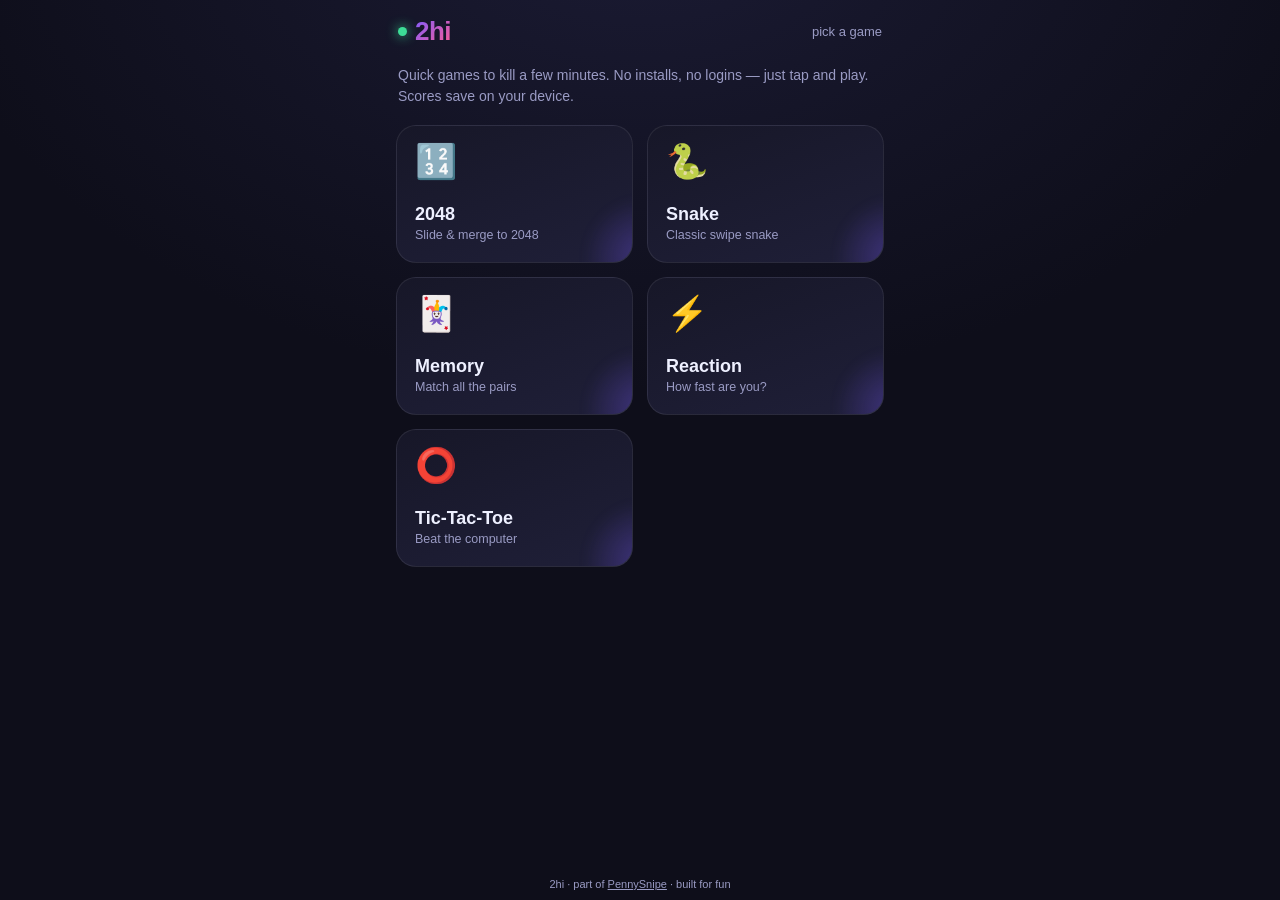
==== templates/2hi.html @ defa5d97 "Add 2hi game hub with 5 browser mini-games New mobile-first /2hi route serving a self-contained game" ====
<!DOCTYPE html>
<html lang="en">
<head>
<meta charset="UTF-8">
<meta name="viewport" content="width=device-width, initial-scale=1.0, maximum-scale=1.0, user-scalable=no, viewport-fit=cover">
<meta name="theme-color" content="#0e0e1a">
<meta name="description" content="2hi — a hub of fun, fast, browser games to pass the time on your phone.">
<title>2hi · game hub</title>
<link rel="apple-touch-icon" href="{{ url_for('static', filename='apple-touch-icon.png') }}">
<style>
  :root{
    --bg:#0e0e1a; --panel:#171728; --panel2:#1f1f38;
    --txt:#eef0ff; --muted:#9a9bc4; --accent:#7c5cff; --accent2:#ff5c93;
    --good:#3ddc97; --line:rgba(255,255,255,.08);
    --safe-top:env(safe-area-inset-top,0px); --safe-bot:env(safe-area-inset-bottom,0px);
  }
  *{box-sizing:border-box;-webkit-tap-highlight-color:transparent}
  html,body{margin:0;height:100%;}
  body{
    background:radial-gradient(1200px 800px at 50% -10%,#1b1b34,#0e0e1a 60%);
    color:var(--txt);font-family:-apple-system,BlinkMacSystemFont,"Segoe UI",Roboto,Helvetica,Arial,sans-serif;
    overscroll-behavior:none;touch-action:manipulation;
    padding:var(--safe-top) 0 var(--safe-bot);
    -webkit-user-select:none;user-select:none;
  }
  .app{max-width:520px;margin:0 auto;min-height:100%;display:flex;flex-direction:column;}

  header.bar{
    display:flex;align-items:center;gap:12px;padding:16px 18px 10px;
  }
  .logo{font-weight:800;font-size:26px;letter-spacing:-.5px;display:flex;align-items:center;gap:8px}
  .logo .pill{background:linear-gradient(135deg,var(--accent),var(--accent2));
    -webkit-background-clip:text;background-clip:text;color:transparent}
  .logo .dot{width:9px;height:9px;border-radius:50%;background:var(--good);box-shadow:0 0 12px var(--good)}
  .sub{color:var(--muted);font-size:13px;margin-left:auto}
  .backbtn{display:none;border:0;background:var(--panel);color:var(--txt);
    border:1px solid var(--line);border-radius:12px;padding:8px 14px;font-size:15px;font-weight:600}

  /* ---- HOME ---- */
  #home{padding:6px 16px 30px;flex:1}
  .tagline{color:var(--muted);font-size:14px;margin:2px 2px 18px;line-height:1.5}
  .grid{display:grid;grid-template-columns:1fr 1fr;gap:14px}
  .card{
    position:relative;border:1px solid var(--line);border-radius:20px;padding:18px;
    background:linear-gradient(160deg,var(--panel),var(--panel2));overflow:hidden;
    cursor:pointer;transition:transform .12s ease, border-color .2s;
    min-height:138px;display:flex;flex-direction:column;justify-content:space-between;
  }
  .card:active{transform:scale(.96)}
  .card .ico{font-size:34px;line-height:1}
  .card h3{margin:10px 0 2px;font-size:18px}
  .card p{margin:0;color:var(--muted);font-size:12.5px;line-height:1.4}
  .card .hs{position:absolute;top:14px;right:14px;font-size:11px;color:var(--good);
    background:rgba(61,220,151,.12);padding:3px 8px;border-radius:999px;font-weight:700}
  .card .glow{position:absolute;inset:auto -30% -40% auto;width:120px;height:120px;border-radius:50%;
    background:radial-gradient(circle,var(--accent) 0%,transparent 70%);opacity:.35;filter:blur(6px)}

  /* ---- GAME VIEW ---- */
  .view{display:none;flex:1;flex-direction:column;padding:0 16px 24px;animation:fade .2s ease}
  .view.active{display:flex}
  #home.hide{display:none}
  @keyframes fade{from{opacity:0;transform:translateY(8px)}to{opacity:1;transform:none}}
  .gtop{display:flex;align-items:center;justify-content:space-between;margin:4px 0 14px}
  .gtitle{font-size:20px;font-weight:800}
  .scorebox{display:flex;gap:10px}
  .stat{background:var(--panel);border:1px solid var(--line);border-radius:14px;padding:6px 14px;text-align:center;min-width:64px}
  .stat .k{font-size:10px;color:var(--muted);text-transform:uppercase;letter-spacing:.5px}
  .stat .v{font-size:19px;font-weight:800}
  .stage{flex:1;display:flex;flex-direction:column;align-items:center;justify-content:center;gap:14px}
  .btn{border:0;border-radius:14px;padding:12px 20px;font-size:15px;font-weight:700;color:#fff;
    background:linear-gradient(135deg,var(--accent),var(--accent2));cursor:pointer}
  .btn.ghost{background:var(--panel);border:1px solid var(--line)}
  .btn:active{transform:scale(.97)}
  .hint{color:var(--muted);font-size:13px;text-align:center}

  /* 2048 */
  #b2048{--n:4;width:min(86vw,360px);aspect-ratio:1;background:var(--panel);border-radius:16px;
    padding:10px;position:relative;display:grid;grid-template-columns:repeat(4,1fr);
    grid-template-rows:repeat(4,1fr);gap:10px;touch-action:none}
  #b2048 .cell{background:var(--panel2);border-radius:10px}
  #b2048 .tile{position:absolute;display:flex;align-items:center;justify-content:center;
    font-weight:800;border-radius:10px;transition:left .12s,top .12s;color:#1a1024;
    font-size:clamp(18px,7vw,30px)}
  /* Snake / canvas games */
  canvas{background:var(--panel);border-radius:16px;touch-action:none;max-width:100%}
  /* Memory */
  #memgrid{display:grid;grid-template-columns:repeat(4,1fr);gap:10px;width:min(86vw,360px)}
  .mcard{aspect-ratio:1;border-radius:12px;background:linear-gradient(135deg,var(--accent),var(--accent2));
    display:flex;align-items:center;justify-content:center;font-size:30px;cursor:pointer;
    transition:transform .25s;transform-style:preserve-3d;position:relative}
  .mcard .face{position:absolute;inset:0;display:flex;align-items:center;justify-content:center;backface-visibility:hidden;border-radius:12px}
  .mcard .front{background:var(--panel2)}
  .mcard .back{transform:rotateY(180deg);background:#fff;color:#000}
  .mcard.flip{transform:rotateY(180deg)}
  .mcard.done{opacity:.35}
  /* Reaction */
  #reactbox{width:min(86vw,360px);aspect-ratio:1;border-radius:18px;display:flex;align-items:center;
    justify-content:center;font-size:20px;font-weight:700;text-align:center;cursor:pointer;background:var(--panel)}
  /* Tic tac toe */
  #ttt{display:grid;grid-template-columns:repeat(3,1fr);gap:8px;width:min(80vw,320px)}
  #ttt .sq{aspect-ratio:1;background:var(--panel);border-radius:14px;display:flex;align-items:center;
    justify-content:center;font-size:46px;font-weight:800;cursor:pointer}
  #ttt .sq.x{color:var(--accent)} #ttt .sq.o{color:var(--accent2)}
  .toast{position:fixed;left:50%;bottom:calc(24px + var(--safe-bot));transform:translateX(-50%);
    background:var(--panel);border:1px solid var(--line);padding:12px 20px;border-radius:14px;
    font-weight:700;opacity:0;transition:opacity .2s,transform .2s;pointer-events:none;z-index:50}
  .toast.show{opacity:1;transform:translateX(-50%) translateY(-6px)}
  footer{text-align:center;color:var(--muted);font-size:11px;padding:10px}
  footer a{color:var(--muted)}
</style>
</head>
<body>
<div class="app">
  <header class="bar">
    <button class="backbtn" id="backBtn">‹ Hub</button>
    <div class="logo"><span class="dot"></span><span class="pill">2hi</span></div>
    <span class="sub" id="subText">pick a game</span>
  </header>

  <!-- HOME -->
  <section id="home">
    <p class="tagline">Quick games to kill a few minutes. No installs, no logins — just tap and play. Scores save on your device.</p>
    <div class="grid" id="cardGrid"></div>
  </section>

  <!-- GAME VIEWS injected logic, shells below -->
  <section class="view" data-game="g2048">
    <div class="gtop"><div class="gtitle">2048</div>
      <div class="scorebox"><div class="stat"><div class="k">Score</div><div class="v" id="s2048">0</div></div>
      <div class="stat"><div class="k">Best</div><div class="v" id="best2048">0</div></div></div></div>
    <div class="stage"><div id="b2048"></div><p class="hint">Swipe to combine tiles. Reach 2048!</p>
      <button class="btn ghost" data-act="reset2048">New game</button></div>
  </section>

  <section class="view" data-game="snake">
    <div class="gtop"><div class="gtitle">Snake</div>
      <div class="scorebox"><div class="stat"><div class="k">Score</div><div class="v" id="ssnake">0</div></div>
      <div class="stat"><div class="k">Best</div><div class="v" id="bestsnake">0</div></div></div></div>
    <div class="stage"><canvas id="snakeCanvas" width="320" height="320"></canvas>
      <p class="hint">Swipe to steer. Eat the dots, don't bite yourself.</p>
      <button class="btn" data-act="startsnake">Start / Restart</button></div>
  </section>

  <section class="view" data-game="memory">
    <div class="gtop"><div class="gtitle">Memory Match</div>
      <div class="scorebox"><div class="stat"><div class="k">Moves</div><div class="v" id="mmoves">0</div></div>
      <div class="stat"><div class="k">Best</div><div class="v" id="bestmem">—</div></div></div></div>
    <div class="stage"><div id="memgrid"></div><p class="hint">Flip cards and match all the pairs in as few moves as you can.</p>
      <button class="btn ghost" data-act="resetmem">Shuffle</button></div>
  </section>

  <section class="view" data-game="reaction">
    <div class="gtop"><div class="gtitle">Reaction</div>
      <div class="scorebox"><div class="stat"><div class="k">Last</div><div class="v" id="rlast">—</div></div>
      <div class="stat"><div class="k">Best</div><div class="v" id="bestreact">—</div></div></div></div>
    <div class="stage"><div id="reactbox">Tap to start</div>
      <p class="hint">Wait for green, then tap as fast as you can. Times in ms.</p></div>
  </section>

  <section class="view" data-game="ttt">
    <div class="gtop"><div class="gtitle">Tic-Tac-Toe</div>
      <div class="scorebox"><div class="stat"><div class="k">You</div><div class="v" id="twin">0</div></div>
      <div class="stat"><div class="k">CPU</div><div class="v" id="tlose">0</div></div></div></div>
    <div class="stage"><div id="ttt"></div><p class="hint" id="tttmsg">You're X. Tap a square.</p>
      <button class="btn ghost" data-act="resetttt">New round</button></div>
  </section>

  <footer>2hi · part of <a href="/">PennySnipe</a> · built for fun</footer>
</div>
<div class="toast" id="toast"></div>

<script>
(function(){
"use strict";
const $=s=>document.querySelector(s), $$=s=>[...document.querySelectorAll(s)];
const LS={get:(k,d)=>{try{return JSON.parse(localStorage.getItem('2hi_'+k))??d}catch(e){return d}},
          set:(k,v)=>localStorage.setItem('2hi_'+k,JSON.stringify(v))};
const toastEl=$('#toast'); let toastT;
function toast(m){toastEl.textContent=m;toastEl.classList.add('show');clearTimeout(toastT);
  toastT=setTimeout(()=>toastEl.classList.remove('show'),1600);}

const GAMES=[
  {id:'g2048', ico:'🔢', name:'2048', desc:'Slide & merge to 2048', hs:()=>LS.get('best2048',0)},
  {id:'snake', ico:'🐍', name:'Snake', desc:'Classic swipe snake', hs:()=>LS.get('bestsnake',0)},
  {id:'memory',ico:'🃏', name:'Memory', desc:'Match all the pairs', hs:()=>{const b=LS.get('bestmem',null);return b?b+' mv':0}},
  {id:'reaction',ico:'⚡',name:'Reaction', desc:'How fast are you?', hs:()=>{const b=LS.get('bestreact',null);return b?b+'ms':0}},
  {id:'ttt',   ico:'⭕', name:'Tic-Tac-Toe', desc:'Beat the computer', hs:()=>0},
];

// ---- Router ----
const cardGrid=$('#cardGrid');
GAMES.forEach(g=>{
  const c=document.createElement('div');c.className='card';c.dataset.go=g.id;
  const best=g.hs(); const badge=best?`<span class="hs">★ ${best}</span>`:'';
  c.innerHTML=`<div class="glow"></div>${badge}<div class="ico">${g.ico}</div>
    <div><h3>${g.name}</h3><p>${g.desc}</p></div>`;
  c.addEventListener('click',()=>open(g.id));
  cardGrid.appendChild(c);
});
function refreshBadges(){
  $$('#cardGrid .card').forEach(c=>{const g=GAMES.find(x=>x.id===c.dataset.go);
    const b=g.hs();let el=c.querySelector('.hs');
    if(b){if(!el){el=document.createElement('span');el.className='hs';c.appendChild(el)}el.textContent='★ '+b}
    else if(el)el.remove();});
}
function open(id){
  $('#home').classList.add('hide');
  $$('.view').forEach(v=>v.classList.toggle('active',v.dataset.game===id));
  $('#backBtn').style.display='block';
  $('#subText').textContent=GAMES.find(g=>g.id===id).name;
  if(starters[id])starters[id]();
  location.hash=id;
}
function home(){
  if(stoppers.current)stoppers.current();
  $('#home').classList.remove('hide');
  $$('.view').forEach(v=>v.classList.remove('active'));
  $('#backBtn').style.display='none';
  $('#subText').textContent='pick a game';
  refreshBadges(); location.hash='';
}
$('#backBtn').addEventListener('click',home);
const starters={}, stoppers={current:null};

// ---- swipe helper ----
function swipe(el,cb){
  let x0,y0,t0;
  el.addEventListener('touchstart',e=>{const t=e.touches[0];x0=t.clientX;y0=t.clientY;t0=Date.now();},{passive:true});
  el.addEventListener('touchend',e=>{const t=e.changedTouches[0];
    const dx=t.clientX-x0,dy=t.clientY-y0;
    if(Math.abs(dx)<24&&Math.abs(dy)<24)return;
    if(Math.abs(dx)>Math.abs(dy))cb(dx>0?'right':'left');else cb(dy>0?'down':'up');
  },{passive:true});
}

/* ====================== 2048 ====================== */
const G2={size:4,grid:[],score:0,el:$('#b2048'),tiles:new Map(),id:0,colors:{
  2:'#eee4da',4:'#ede0c8',8:'#f2b179',16:'#f59563',32:'#f67c5f',64:'#f65e3b',
  128:'#edcf72',256:'#edcc61',512:'#edc850',1024:'#edc53f',2048:'#edc22e'}};
function g2Build(){G2.el.innerHTML='';for(let i=0;i<16;i++){const c=document.createElement('div');c.className='cell';G2.el.appendChild(c);}}
function g2Reset(){G2.grid=Array.from({length:4},()=>[0,0,0,0]);G2.score=0;G2.tiles.forEach(t=>t.remove());G2.tiles.clear();
  g2Add();g2Add();g2Render();$('#s2048').textContent=0;}
function g2Empty(){const o=[];for(let r=0;r<4;r++)for(let c=0;c<4;c++)if(!G2.grid[r][c])o.push([r,c]);return o;}
function g2Add(){const e=g2Empty();if(!e.length)return;const[r,c]=e[Math.floor(Math.random()*e.length)];
  G2.grid[r][c]={v:Math.random()<.9?2:4,id:++G2.id,new:true};}
function g2Pos(r,c){const pad=10,gap=10;const sz=(G2.el.clientWidth-pad*2-gap*3)/4;
  return{sz,left:pad+c*(sz+gap),top:pad+r*(sz+gap)};}
function g2Render(){
  const seen=new Set();
  for(let r=0;r<4;r++)for(let c=0;c<4;c++){const cell=G2.grid[r][c];if(!cell)continue;
    seen.add(cell.id);const p=g2Pos(r,c);let t=G2.tiles.get(cell.id);
    if(!t){t=document.createElement('div');t.className='tile';t.style.width=t.style.height=p.sz+'px';
      G2.el.appendChild(t);G2.tiles.set(cell.id,t);if(cell.new){t.style.transform='scale(0)';
        requestAnimationFrame(()=>{t.style.transition='transform .12s';t.style.transform='scale(1)';});}}
    t.style.width=t.style.height=p.sz+'px';t.style.left=p.left+'px';t.style.top=p.top+'px';
    t.textContent=cell.v;t.style.background=G2.colors[cell.v]||'#3c3a32';
    t.style.color=cell.v>4?'#fff':'#1a1024';cell.new=false;}
  G2.tiles.forEach((t,id)=>{if(!seen.has(id)){t.remove();G2.tiles.delete(id);}});
}
function g2Move(dir){
  const before=JSON.stringify(G2.grid.map(r=>r.map(c=>c?c.v:0)));
  const rot=(g)=>g[0].map((_,i)=>g.map(r=>r[i]));
  let g=G2.grid;
  // normalize to 'left'
  if(dir==='up')g=rot(g);
  if(dir==='down')g=rot(g).map(r=>r.reverse());
  if(dir==='right')g=g.map(r=>r.slice().reverse());
  for(let r=0;r<4;r++){
    let row=g[r].filter(x=>x);
    for(let i=0;i<row.length-1;i++){if(row[i].v===row[i+1].v){row[i]={v:row[i].v*2,id:++G2.id,new:true};
      G2.score+=row[i].v;row.splice(i+1,1);}}
    while(row.length<4)row.push(0);g[r]=row;
  }
  if(dir==='up')g=rot(g);
  if(dir==='down')g=rot(g.map(r=>r.reverse()));
  if(dir==='right')g=g.map(r=>r.slice().reverse());
  G2.grid=g;
  const after=JSON.stringify(G2.grid.map(r=>r.map(c=>c?c.v:0)));
  if(before!==after){g2Add();g2Render();$('#s2048').textContent=G2.score;
    const best=LS.get('best2048',0);if(G2.score>best){LS.set('best2048',G2.score);$('#best2048').textContent=G2.score;}
    if(G2.grid.flat().some(c=>c&&c.v===2048))setTimeout(()=>toast('🎉 You made 2048!'),200);
    if(!g2Empty().length&&!g2CanMove())setTimeout(()=>toast('Game over — no moves left'),200);
  }
}
function g2CanMove(){for(let r=0;r<4;r++)for(let c=0;c<4;c++){const v=G2.grid[r][c]&&G2.grid[r][c].v;
  if(!v)return true;if(c<3&&G2.grid[r][c+1]&&G2.grid[r][c+1].v===v)return true;
  if(r<3&&G2.grid[r+1][c]&&G2.grid[r+1][c].v===v)return true;}return false;}
g2Build();swipe(G2.el,g2Move);
document.addEventListener('keydown',e=>{if(!$('[data-game=g2048]').classList.contains('active'))return;
  const m={ArrowLeft:'left',ArrowRight:'right',ArrowUp:'up',ArrowDown:'down'}[e.key];if(m){e.preventDefault();g2Move(m);}});
starters.g2048=()=>{$('#best2048').textContent=LS.get('best2048',0);if(!G2.grid.length)g2Reset();
  requestAnimationFrame(g2Render);stoppers.current=null;};

/* ====================== SNAKE ====================== */
const SC=$('#snakeCanvas'),sx=SC.getContext('2d');
let snake,dir,nextDir,food,sScore,sLoop,sCell=16,sGrid=20;
SC.width=SC.height=sCell*sGrid;
function snakeInit(){snake=[{x:8,y:10},{x:7,y:10},{x:6,y:10}];dir={x:1,y:0};nextDir=dir;
  sScore=0;$('#ssnake').textContent=0;placeFood();}
function placeFood(){do{food={x:(Math.random()*sGrid)|0,y:(Math.random()*sGrid)|0};}
  while(snake.some(s=>s.x===food.x&&s.y===food.y));}
function snakeStep(){
  dir=nextDir;const head={x:snake[0].x+dir.x,y:snake[0].y+dir.y};
  if(head.x<0||head.y<0||head.x>=sGrid||head.y>=sGrid||snake.some(s=>s.x===head.x&&s.y===head.y)){
    clearInterval(sLoop);sLoop=null;
    const best=LS.get('bestsnake',0);if(sScore>best){LS.set('bestsnake',sScore);$('#bestsnake').textContent=sScore;}
    toast('💀 Game over — score '+sScore);snakeDraw(true);return;}
  snake.unshift(head);
  if(head.x===food.x&&head.y===food.y){sScore++;$('#ssnake').textContent=sScore;placeFood();}
  else snake.pop();
  snakeDraw();
}
function snakeDraw(over){
  sx.fillStyle='#171728';sx.fillRect(0,0,SC.width,SC.height);
  sx.fillStyle='#ff5c93';sx.beginPath();
  sx.arc(food.x*sCell+sCell/2,food.y*sCell+sCell/2,sCell/2-2,0,7);sx.fill();
  snake.forEach((s,i)=>{sx.fillStyle=i===0?'#7c5cff':`hsl(${255-i*4},70%,${65-i}%)`;
    const pad=1.5;sx.fillRect(s.x*sCell+pad,s.y*sCell+pad,sCell-pad*2,sCell-pad*2);});
}
function snakeStart(){snakeInit();clearInterval(sLoop);sLoop=setInterval(snakeStep,110);snakeDraw();}
swipe(SC,d=>{const map={left:{x:-1,y:0},right:{x:1,y:0},up:{x:0,y:-1},down:{x:0,y:1}}[d];
  if(map&&!(map.x===-dir.x&&map.y===-dir.y))nextDir=map;});
document.addEventListener('keydown',e=>{if(!$('[data-game=snake]').classList.contains('active'))return;
  const m={ArrowLeft:{x:-1,y:0},ArrowRight:{x:1,y:0},ArrowUp:{x:0,y:-1},ArrowDown:{x:0,y:1}}[e.key];
  if(m){e.preventDefault();if(!(m.x===-dir.x&&m.y===-dir.y))nextDir=m;}});
starters.snake=()=>{$('#bestsnake').textContent=LS.get('bestsnake',0);snakeInit();snakeDraw();
  stoppers.current=()=>{clearInterval(sLoop);sLoop=null;};};

/* ====================== MEMORY ====================== */
const EMO=['🍕','🚀','🎸','🐙','🌈','⚽','🍩','👾'];let mFlip=[],mMoves,mLock,mDone;
function memReset(){const grid=$('#memgrid');grid.innerHTML='';mFlip=[];mMoves=0;mLock=false;mDone=0;
  $('#mmoves').textContent=0;
  const deck=[...EMO,...EMO].sort(()=>Math.random()-.5);
  deck.forEach(sym=>{const c=document.createElement('div');c.className='mcard';c.dataset.sym=sym;
    c.innerHTML=`<div class="face front">?</div><div class="face back">${sym}</div>`;
    c.addEventListener('click',()=>memClick(c));grid.appendChild(c);});
}
function memClick(c){
  if(mLock||c.classList.contains('flip')||c.classList.contains('done'))return;
  c.classList.add('flip');mFlip.push(c);
  if(mFlip.length===2){mMoves++;$('#mmoves').textContent=mMoves;mLock=true;
    const[a,b]=mFlip;
    if(a.dataset.sym===b.dataset.sym){setTimeout(()=>{a.classList.add('done');b.classList.add('done');
      mFlip=[];mLock=false;mDone+=2;if(mDone===16)memWin();},420);}
    else setTimeout(()=>{a.classList.remove('flip');b.classList.remove('flip');mFlip=[];mLock=false;},760);
  }
}
function memWin(){const best=LS.get('bestmem',null);
  if(best===null||mMoves<best){LS.set('bestmem',mMoves);$('#bestmem').textContent=mMoves;}
  toast('🎉 Cleared in '+mMoves+' moves!');}
starters.memory=()=>{const b=LS.get('bestmem',null);$('#bestmem').textContent=b===null?'—':b;
  memReset();stoppers.current=null;};

/* ====================== REACTION ====================== */
const rbox=$('#reactbox');let rState='idle',rTimer,rStart;
function reactSet(){rbox.addEventListener('click',reactClick);}
function reactClick(){
  if(rState==='idle'||rState==='done'){rbox.style.background='var(--accent2)';rbox.textContent='Wait for green…';
    rState='wait';rTimer=setTimeout(()=>{rbox.style.background='var(--good)';rbox.textContent='TAP!';
      rState='go';rStart=performance.now();},800+Math.random()*2200);}
  else if(rState==='wait'){clearTimeout(rTimer);rbox.style.background='var(--panel)';
    rbox.textContent='Too soon! Tap to retry';rState='done';}
  else if(rState==='go'){const ms=Math.round(performance.now()-rStart);rbox.style.background='var(--panel)';
    rbox.textContent=ms+' ms · tap to retry';rState='done';$('#rlast').textContent=ms;
    const best=LS.get('bestreact',null);if(best===null||ms<best){LS.set('bestreact',ms);$('#bestreact').textContent=ms;toast('⚡ New best!');}}
}
reactSet();
starters.reaction=()=>{const b=LS.get('bestreact',null);$('#bestreact').textContent=b===null?'—':b;
  rState='idle';rbox.style.background='var(--panel)';rbox.textContent='Tap to start';
  stoppers.current=()=>{clearTimeout(rTimer);rState='idle';};};

/* ====================== TIC-TAC-TOE ====================== */
const tEl=$('#ttt');let tB,tOver;
const WINS=[[0,1,2],[3,4,5],[6,7,8],[0,3,6],[1,4,7],[2,5,8],[0,4,8],[2,4,6]];
function tttReset(){tB=Array(9).fill('');tOver=false;tEl.innerHTML='';$('#tttmsg').textContent="You're X. Tap a square.";
  for(let i=0;i<9;i++){const s=document.createElement('div');s.className='sq';s.dataset.i=i;
    s.addEventListener('click',()=>tttPlay(i));tEl.appendChild(s);}}
function tttDraw(){[...tEl.children].forEach((s,i)=>{s.textContent=tB[i];s.className='sq'+(tB[i]?' '+tB[i].toLowerCase():'');});}
function tttWin(b,p){return WINS.some(w=>w.every(i=>b[i]===p));}
function tttPlay(i){
  if(tOver||tB[i])return;tB[i]='X';tttDraw();
  if(tttWin(tB,'X')){tttEnd('win');return;}
  if(!tB.includes('')){tttEnd('draw');return;}
  const m=tttBest();tB[m]='O';tttDraw();
  if(tttWin(tB,'O')){tttEnd('lose');return;}
  if(!tB.includes(''))tttEnd('draw');
}
function tttEnd(r){tOver=true;
  if(r==='win'){$('#tttmsg').textContent='You win! 🎉';$('#twin').textContent=+$('#twin').textContent+1;}
  else if(r==='lose'){$('#tttmsg').textContent='CPU wins 🤖';$('#tlose').textContent=+$('#tlose').textContent+1;}
  else $('#tttmsg').textContent="It's a draw.";}
function tttBest(){ // minimax
  let bestScore=-Infinity,move;
  tB.forEach((c,i)=>{if(!c){tB[i]='O';const s=mini(tB,0,false);tB[i]='';if(s>bestScore){bestScore=s;move=i;}}});
  return move;
}
function mini(b,depth,isMax){
  if(tttWin(b,'O'))return 10-depth;if(tttWin(b,'X'))return depth-10;if(!b.includes(''))return 0;
  if(isMax){let best=-Infinity;b.forEach((c,i)=>{if(!c){b[i]='O';best=Math.max(best,mini(b,depth+1,false));b[i]='';}});return best;}
  else{let best=Infinity;b.forEach((c,i)=>{if(!c){b[i]='X';best=Math.min(best,mini(b,depth+1,true));b[i]='';}});return best;}
}
starters.ttt=()=>{tttReset();tttDraw();stoppers.current=null;};

// action buttons
document.addEventListener('click',e=>{const a=e.target.dataset&&e.target.dataset.act;if(!a)return;
  ({reset2048:g2Reset,startsnake:snakeStart,resetmem:()=>{memReset();},
    resetttt:()=>{tttReset();tttDraw();}})[a]?.();});

// deep-link / back button
window.addEventListener('hashchange',()=>{const h=location.hash.slice(1);
  if(h&&GAMES.find(g=>g.id===h)){if(!$(`[data-game=${h}]`).classList.contains('active'))open(h);}else home();});
const init=location.hash.slice(1);
if(init&&GAMES.find(g=>g.id===init))open(init);
})();
</script>
</body>
</html>
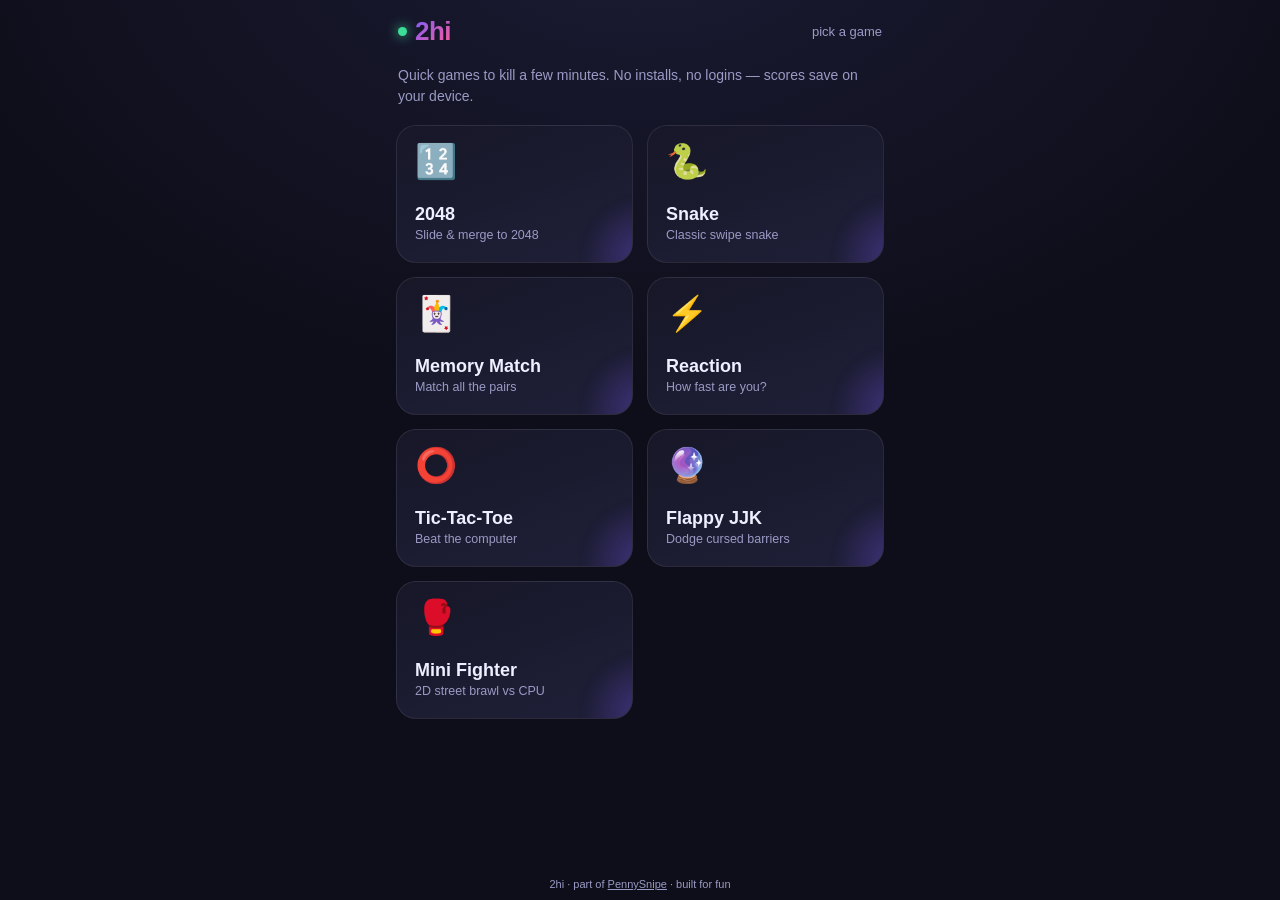
==== commit 6e2ffe9f: "Add PWA, Flappy JJK, and Mini Fighter to 2hi game hub - PWA: manifest, service worker at /sw.js, off" ====
--- a/templates/2hi.html
+++ b/templates/2hi.html
@@ -2,111 +2,134 @@
 <html lang="en">
 <head>
 <meta charset="UTF-8">
-<meta name="viewport" content="width=device-width, initial-scale=1.0, maximum-scale=1.0, user-scalable=no, viewport-fit=cover">
+<meta name="viewport" content="width=device-width,initial-scale=1.0,maximum-scale=1.0,user-scalable=no,viewport-fit=cover">
 <meta name="theme-color" content="#0e0e1a">
-<meta name="description" content="2hi — a hub of fun, fast, browser games to pass the time on your phone.">
+<meta name="apple-mobile-web-app-capable" content="yes">
+<meta name="apple-mobile-web-app-status-bar-style" content="black-translucent">
+<meta name="apple-mobile-web-app-title" content="2hi">
+<meta name="description" content="2hi — browser game hub. 7 fun games to play on your phone.">
+<link rel="manifest" href="/static/2hi-manifest.json">
+<link rel="apple-touch-icon" href="{{ url_for('static', filename='apple-touch-icon.png') }}">
 <title>2hi · game hub</title>
-<link rel="apple-touch-icon" href="{{ url_for('static', filename='apple-touch-icon.png') }}">
 <style>
-  :root{
-    --bg:#0e0e1a; --panel:#171728; --panel2:#1f1f38;
-    --txt:#eef0ff; --muted:#9a9bc4; --accent:#7c5cff; --accent2:#ff5c93;
-    --good:#3ddc97; --line:rgba(255,255,255,.08);
-    --safe-top:env(safe-area-inset-top,0px); --safe-bot:env(safe-area-inset-bottom,0px);
-  }
-  *{box-sizing:border-box;-webkit-tap-highlight-color:transparent}
-  html,body{margin:0;height:100%;}
-  body{
-    background:radial-gradient(1200px 800px at 50% -10%,#1b1b34,#0e0e1a 60%);
-    color:var(--txt);font-family:-apple-system,BlinkMacSystemFont,"Segoe UI",Roboto,Helvetica,Arial,sans-serif;
-    overscroll-behavior:none;touch-action:manipulation;
-    padding:var(--safe-top) 0 var(--safe-bot);
-    -webkit-user-select:none;user-select:none;
-  }
-  .app{max-width:520px;margin:0 auto;min-height:100%;display:flex;flex-direction:column;}
-
-  header.bar{
-    display:flex;align-items:center;gap:12px;padding:16px 18px 10px;
-  }
-  .logo{font-weight:800;font-size:26px;letter-spacing:-.5px;display:flex;align-items:center;gap:8px}
-  .logo .pill{background:linear-gradient(135deg,var(--accent),var(--accent2));
-    -webkit-background-clip:text;background-clip:text;color:transparent}
-  .logo .dot{width:9px;height:9px;border-radius:50%;background:var(--good);box-shadow:0 0 12px var(--good)}
-  .sub{color:var(--muted);font-size:13px;margin-left:auto}
-  .backbtn{display:none;border:0;background:var(--panel);color:var(--txt);
-    border:1px solid var(--line);border-radius:12px;padding:8px 14px;font-size:15px;font-weight:600}
-
-  /* ---- HOME ---- */
-  #home{padding:6px 16px 30px;flex:1}
-  .tagline{color:var(--muted);font-size:14px;margin:2px 2px 18px;line-height:1.5}
-  .grid{display:grid;grid-template-columns:1fr 1fr;gap:14px}
-  .card{
-    position:relative;border:1px solid var(--line);border-radius:20px;padding:18px;
-    background:linear-gradient(160deg,var(--panel),var(--panel2));overflow:hidden;
-    cursor:pointer;transition:transform .12s ease, border-color .2s;
-    min-height:138px;display:flex;flex-direction:column;justify-content:space-between;
-  }
-  .card:active{transform:scale(.96)}
-  .card .ico{font-size:34px;line-height:1}
-  .card h3{margin:10px 0 2px;font-size:18px}
-  .card p{margin:0;color:var(--muted);font-size:12.5px;line-height:1.4}
-  .card .hs{position:absolute;top:14px;right:14px;font-size:11px;color:var(--good);
-    background:rgba(61,220,151,.12);padding:3px 8px;border-radius:999px;font-weight:700}
-  .card .glow{position:absolute;inset:auto -30% -40% auto;width:120px;height:120px;border-radius:50%;
-    background:radial-gradient(circle,var(--accent) 0%,transparent 70%);opacity:.35;filter:blur(6px)}
-
-  /* ---- GAME VIEW ---- */
-  .view{display:none;flex:1;flex-direction:column;padding:0 16px 24px;animation:fade .2s ease}
-  .view.active{display:flex}
-  #home.hide{display:none}
-  @keyframes fade{from{opacity:0;transform:translateY(8px)}to{opacity:1;transform:none}}
-  .gtop{display:flex;align-items:center;justify-content:space-between;margin:4px 0 14px}
-  .gtitle{font-size:20px;font-weight:800}
-  .scorebox{display:flex;gap:10px}
-  .stat{background:var(--panel);border:1px solid var(--line);border-radius:14px;padding:6px 14px;text-align:center;min-width:64px}
-  .stat .k{font-size:10px;color:var(--muted);text-transform:uppercase;letter-spacing:.5px}
-  .stat .v{font-size:19px;font-weight:800}
-  .stage{flex:1;display:flex;flex-direction:column;align-items:center;justify-content:center;gap:14px}
-  .btn{border:0;border-radius:14px;padding:12px 20px;font-size:15px;font-weight:700;color:#fff;
-    background:linear-gradient(135deg,var(--accent),var(--accent2));cursor:pointer}
-  .btn.ghost{background:var(--panel);border:1px solid var(--line)}
-  .btn:active{transform:scale(.97)}
-  .hint{color:var(--muted);font-size:13px;text-align:center}
-
-  /* 2048 */
-  #b2048{--n:4;width:min(86vw,360px);aspect-ratio:1;background:var(--panel);border-radius:16px;
-    padding:10px;position:relative;display:grid;grid-template-columns:repeat(4,1fr);
-    grid-template-rows:repeat(4,1fr);gap:10px;touch-action:none}
-  #b2048 .cell{background:var(--panel2);border-radius:10px}
-  #b2048 .tile{position:absolute;display:flex;align-items:center;justify-content:center;
-    font-weight:800;border-radius:10px;transition:left .12s,top .12s;color:#1a1024;
-    font-size:clamp(18px,7vw,30px)}
-  /* Snake / canvas games */
-  canvas{background:var(--panel);border-radius:16px;touch-action:none;max-width:100%}
-  /* Memory */
-  #memgrid{display:grid;grid-template-columns:repeat(4,1fr);gap:10px;width:min(86vw,360px)}
-  .mcard{aspect-ratio:1;border-radius:12px;background:linear-gradient(135deg,var(--accent),var(--accent2));
-    display:flex;align-items:center;justify-content:center;font-size:30px;cursor:pointer;
-    transition:transform .25s;transform-style:preserve-3d;position:relative}
-  .mcard .face{position:absolute;inset:0;display:flex;align-items:center;justify-content:center;backface-visibility:hidden;border-radius:12px}
-  .mcard .front{background:var(--panel2)}
-  .mcard .back{transform:rotateY(180deg);background:#fff;color:#000}
-  .mcard.flip{transform:rotateY(180deg)}
-  .mcard.done{opacity:.35}
-  /* Reaction */
-  #reactbox{width:min(86vw,360px);aspect-ratio:1;border-radius:18px;display:flex;align-items:center;
-    justify-content:center;font-size:20px;font-weight:700;text-align:center;cursor:pointer;background:var(--panel)}
-  /* Tic tac toe */
-  #ttt{display:grid;grid-template-columns:repeat(3,1fr);gap:8px;width:min(80vw,320px)}
-  #ttt .sq{aspect-ratio:1;background:var(--panel);border-radius:14px;display:flex;align-items:center;
-    justify-content:center;font-size:46px;font-weight:800;cursor:pointer}
-  #ttt .sq.x{color:var(--accent)} #ttt .sq.o{color:var(--accent2)}
-  .toast{position:fixed;left:50%;bottom:calc(24px + var(--safe-bot));transform:translateX(-50%);
-    background:var(--panel);border:1px solid var(--line);padding:12px 20px;border-radius:14px;
-    font-weight:700;opacity:0;transition:opacity .2s,transform .2s;pointer-events:none;z-index:50}
-  .toast.show{opacity:1;transform:translateX(-50%) translateY(-6px)}
-  footer{text-align:center;color:var(--muted);font-size:11px;padding:10px}
-  footer a{color:var(--muted)}
+:root{
+  --bg:#0e0e1a;--panel:#171728;--panel2:#1f1f38;
+  --txt:#eef0ff;--muted:#9a9bc4;--accent:#7c5cff;--accent2:#ff5c93;
+  --good:#3ddc97;--line:rgba(255,255,255,.08);
+  --safe-top:env(safe-area-inset-top,0px);--safe-bot:env(safe-area-inset-bottom,0px);
+}
+*{box-sizing:border-box;-webkit-tap-highlight-color:transparent}
+html,body{margin:0;height:100%}
+body{background:radial-gradient(1200px 800px at 50% -10%,#1b1b34,#0e0e1a 60%);
+  color:var(--txt);font-family:-apple-system,BlinkMacSystemFont,"Segoe UI",Roboto,Helvetica,Arial,sans-serif;
+  overscroll-behavior:none;touch-action:manipulation;
+  padding:var(--safe-top) 0 var(--safe-bot);
+  -webkit-user-select:none;user-select:none}
+.app{max-width:520px;margin:0 auto;min-height:100%;display:flex;flex-direction:column}
+
+/* header */
+header.bar{display:flex;align-items:center;gap:12px;padding:16px 18px 10px}
+.logo{font-weight:800;font-size:26px;letter-spacing:-.5px;display:flex;align-items:center;gap:8px}
+.logo .pill{background:linear-gradient(135deg,var(--accent),var(--accent2));
+  -webkit-background-clip:text;background-clip:text;color:transparent}
+.logo .dot{width:9px;height:9px;border-radius:50%;background:var(--good);box-shadow:0 0 12px var(--good)}
+.sub{color:var(--muted);font-size:13px;margin-left:auto}
+.backbtn{display:none;border:0;background:var(--panel);color:var(--txt);
+  border:1px solid var(--line);border-radius:12px;padding:8px 14px;font-size:15px;font-weight:600}
+
+/* home */
+#home{padding:6px 16px 30px;flex:1}
+.tagline{color:var(--muted);font-size:14px;margin:2px 2px 18px;line-height:1.5}
+.grid{display:grid;grid-template-columns:1fr 1fr;gap:14px}
+.card{position:relative;border:1px solid var(--line);border-radius:20px;padding:18px;
+  background:linear-gradient(160deg,var(--panel),var(--panel2));overflow:hidden;
+  cursor:pointer;transition:transform .12s ease,border-color .2s;
+  min-height:138px;display:flex;flex-direction:column;justify-content:space-between}
+.card:active{transform:scale(.96)}
+.card .ico{font-size:34px;line-height:1}
+.card h3{margin:10px 0 2px;font-size:18px}
+.card p{margin:0;color:var(--muted);font-size:12.5px;line-height:1.4}
+.card .hs{position:absolute;top:14px;right:14px;font-size:11px;color:var(--good);
+  background:rgba(61,220,151,.12);padding:3px 8px;border-radius:999px;font-weight:700}
+.card .glow{position:absolute;inset:auto -30% -40% auto;width:120px;height:120px;border-radius:50%;
+  background:radial-gradient(circle,var(--accent) 0%,transparent 70%);opacity:.35;filter:blur(6px)}
+.pwa-banner{display:none;align-items:center;gap:12px;background:var(--panel);
+  border:1px solid var(--line);border-radius:14px;padding:12px 14px;margin-bottom:16px;font-size:13px}
+.pwa-banner .pwa-ico{font-size:22px}
+.pwa-banner button{margin-left:auto;background:linear-gradient(135deg,var(--accent),var(--accent2));
+  border:0;border-radius:10px;color:#fff;padding:7px 14px;font-weight:700;font-size:13px}
+
+/* game view */
+.view{display:none;flex:1;flex-direction:column;padding:0 16px 20px;animation:fade .2s ease}
+.view.active{display:flex}
+#home.hide{display:none}
+@keyframes fade{from{opacity:0;transform:translateY(8px)}to{opacity:1;transform:none}}
+.gtop{display:flex;align-items:center;justify-content:space-between;margin:4px 0 14px}
+.gtitle{font-size:20px;font-weight:800}
+.scorebox{display:flex;gap:10px}
+.stat{background:var(--panel);border:1px solid var(--line);border-radius:14px;padding:6px 14px;text-align:center;min-width:64px}
+.stat .k{font-size:10px;color:var(--muted);text-transform:uppercase;letter-spacing:.5px}
+.stat .v{font-size:19px;font-weight:800}
+.stage{flex:1;display:flex;flex-direction:column;align-items:center;justify-content:center;gap:12px}
+.btn{border:0;border-radius:14px;padding:12px 20px;font-size:15px;font-weight:700;color:#fff;
+  background:linear-gradient(135deg,var(--accent),var(--accent2));cursor:pointer}
+.btn.ghost{background:var(--panel);border:1px solid var(--line)}
+.btn:active{transform:scale(.97)}
+.hint{color:var(--muted);font-size:13px;text-align:center;margin:0}
+
+/* 2048 */
+#b2048{width:min(86vw,360px);aspect-ratio:1;background:var(--panel);border-radius:16px;padding:10px;
+  position:relative;display:grid;grid-template-columns:repeat(4,1fr);grid-template-rows:repeat(4,1fr);
+  gap:10px;touch-action:none}
+#b2048 .cell{background:var(--panel2);border-radius:10px}
+#b2048 .tile{position:absolute;display:flex;align-items:center;justify-content:center;
+  font-weight:800;border-radius:10px;transition:left .12s,top .12s;color:#1a1024;
+  font-size:clamp(18px,7vw,30px)}
+
+/* canvas games */
+canvas{background:var(--panel);border-radius:16px;touch-action:none;max-width:100%;display:block}
+
+/* memory */
+#memgrid{display:grid;grid-template-columns:repeat(4,1fr);gap:10px;width:min(86vw,360px)}
+.mcard{aspect-ratio:1;border-radius:12px;display:flex;align-items:center;justify-content:center;
+  cursor:pointer;transition:transform .25s;transform-style:preserve-3d;position:relative}
+.mcard .face{position:absolute;inset:0;display:flex;align-items:center;justify-content:center;backface-visibility:hidden;border-radius:12px}
+.mcard .front{background:linear-gradient(135deg,var(--accent),var(--accent2));color:white;font-size:20px;font-weight:800}
+.mcard .back{transform:rotateY(180deg);background:#fff;color:#000;font-size:28px}
+.mcard.flip{transform:rotateY(180deg)}
+.mcard.done{opacity:.3}
+
+/* reaction */
+#reactbox{width:min(86vw,360px);aspect-ratio:1;border-radius:18px;display:flex;align-items:center;
+  justify-content:center;font-size:20px;font-weight:700;text-align:center;cursor:pointer;
+  background:var(--panel);transition:background .15s;padding:20px;line-height:1.4}
+
+/* tic tac toe */
+#ttt{display:grid;grid-template-columns:repeat(3,1fr);gap:8px;width:min(80vw,320px)}
+#ttt .sq{aspect-ratio:1;background:var(--panel);border-radius:14px;display:flex;align-items:center;
+  justify-content:center;font-size:46px;font-weight:800;cursor:pointer}
+#ttt .sq.x{color:var(--accent)}
+#ttt .sq.o{color:var(--accent2)}
+
+/* fighter controls */
+.fbtns{display:flex;justify-content:space-between;width:min(92vw,340px);gap:8px;margin-top:4px}
+.fbtn-group{display:flex;gap:8px}
+.fbtn{border:none;border-radius:12px;padding:11px 14px;font-size:13px;font-weight:800;
+  color:white;background:var(--panel);border:1px solid var(--line);cursor:pointer;
+  -webkit-user-select:none;user-select:none;touch-action:manipulation}
+.fbtn:active{transform:scale(.93)}
+.fbtn.att{background:linear-gradient(135deg,#3355ff,#6622ee)}
+.fbtn.sp{background:linear-gradient(135deg,var(--accent2),#ff9500)}
+
+/* toast */
+.toast{position:fixed;left:50%;bottom:calc(24px + var(--safe-bot));transform:translateX(-50%);
+  background:var(--panel);border:1px solid var(--line);padding:12px 20px;border-radius:14px;
+  font-weight:700;opacity:0;transition:opacity .2s,transform .2s;pointer-events:none;z-index:50;
+  white-space:nowrap}
+.toast.show{opacity:1;transform:translateX(-50%) translateY(-6px)}
+
+footer{text-align:center;color:var(--muted);font-size:11px;padding:10px}
+footer a{color:var(--muted)}
 </style>
 </head>
 <body>
@@ -119,50 +142,110 @@
 
   <!-- HOME -->
   <section id="home">
-    <p class="tagline">Quick games to kill a few minutes. No installs, no logins — just tap and play. Scores save on your device.</p>
+    <div class="pwa-banner" id="pwaBanner">
+      <span class="pwa-ico">📲</span>
+      <span>Add 2hi to your home screen for offline play</span>
+      <button id="pwaInstall">Install</button>
+    </div>
+    <p class="tagline">Quick games to kill a few minutes. No installs, no logins — scores save on your device.</p>
     <div class="grid" id="cardGrid"></div>
   </section>
 
-  <!-- GAME VIEWS injected logic, shells below -->
+  <!-- 2048 -->
   <section class="view" data-game="g2048">
     <div class="gtop"><div class="gtitle">2048</div>
-      <div class="scorebox"><div class="stat"><div class="k">Score</div><div class="v" id="s2048">0</div></div>
-      <div class="stat"><div class="k">Best</div><div class="v" id="best2048">0</div></div></div></div>
-    <div class="stage"><div id="b2048"></div><p class="hint">Swipe to combine tiles. Reach 2048!</p>
+      <div class="scorebox">
+        <div class="stat"><div class="k">Score</div><div class="v" id="s2048">0</div></div>
+        <div class="stat"><div class="k">Best</div><div class="v" id="best2048">0</div></div>
+      </div></div>
+    <div class="stage"><div id="b2048"></div>
+      <p class="hint">Swipe to combine tiles — reach 2048!</p>
       <button class="btn ghost" data-act="reset2048">New game</button></div>
   </section>
 
+  <!-- Snake -->
   <section class="view" data-game="snake">
     <div class="gtop"><div class="gtitle">Snake</div>
-      <div class="scorebox"><div class="stat"><div class="k">Score</div><div class="v" id="ssnake">0</div></div>
-      <div class="stat"><div class="k">Best</div><div class="v" id="bestsnake">0</div></div></div></div>
+      <div class="scorebox">
+        <div class="stat"><div class="k">Score</div><div class="v" id="ssnake">0</div></div>
+        <div class="stat"><div class="k">Best</div><div class="v" id="bestsnake">0</div></div>
+      </div></div>
     <div class="stage"><canvas id="snakeCanvas" width="320" height="320"></canvas>
       <p class="hint">Swipe to steer. Eat the dots, don't bite yourself.</p>
       <button class="btn" data-act="startsnake">Start / Restart</button></div>
   </section>
 
+  <!-- Memory -->
   <section class="view" data-game="memory">
     <div class="gtop"><div class="gtitle">Memory Match</div>
-      <div class="scorebox"><div class="stat"><div class="k">Moves</div><div class="v" id="mmoves">0</div></div>
-      <div class="stat"><div class="k">Best</div><div class="v" id="bestmem">—</div></div></div></div>
-    <div class="stage"><div id="memgrid"></div><p class="hint">Flip cards and match all the pairs in as few moves as you can.</p>
+      <div class="scorebox">
+        <div class="stat"><div class="k">Moves</div><div class="v" id="mmoves">0</div></div>
+        <div class="stat"><div class="k">Best</div><div class="v" id="bestmem">—</div></div>
+      </div></div>
+    <div class="stage"><div id="memgrid"></div>
+      <p class="hint">Flip cards and match all pairs in as few moves as you can.</p>
       <button class="btn ghost" data-act="resetmem">Shuffle</button></div>
   </section>
 
+  <!-- Reaction -->
   <section class="view" data-game="reaction">
     <div class="gtop"><div class="gtitle">Reaction</div>
-      <div class="scorebox"><div class="stat"><div class="k">Last</div><div class="v" id="rlast">—</div></div>
-      <div class="stat"><div class="k">Best</div><div class="v" id="bestreact">—</div></div></div></div>
+      <div class="scorebox">
+        <div class="stat"><div class="k">Last</div><div class="v" id="rlast">—</div></div>
+        <div class="stat"><div class="k">Best</div><div class="v" id="bestreact">—</div></div>
+      </div></div>
     <div class="stage"><div id="reactbox">Tap to start</div>
       <p class="hint">Wait for green, then tap as fast as you can. Times in ms.</p></div>
   </section>
 
+  <!-- Tic-Tac-Toe -->
   <section class="view" data-game="ttt">
     <div class="gtop"><div class="gtitle">Tic-Tac-Toe</div>
-      <div class="scorebox"><div class="stat"><div class="k">You</div><div class="v" id="twin">0</div></div>
-      <div class="stat"><div class="k">CPU</div><div class="v" id="tlose">0</div></div></div></div>
-    <div class="stage"><div id="ttt"></div><p class="hint" id="tttmsg">You're X. Tap a square.</p>
+      <div class="scorebox">
+        <div class="stat"><div class="k">You</div><div class="v" id="twin">0</div></div>
+        <div class="stat"><div class="k">CPU</div><div class="v" id="tlose">0</div></div>
+      </div></div>
+    <div class="stage"><div id="ttt"></div>
+      <p class="hint" id="tttmsg">You're X — tap a square.</p>
       <button class="btn ghost" data-act="resetttt">New round</button></div>
+  </section>
+
+  <!-- Flappy JJK -->
+  <section class="view" data-game="flappy">
+    <div class="gtop"><div class="gtitle">Flappy JJK</div>
+      <div class="scorebox">
+        <div class="stat"><div class="k">Score</div><div class="v" id="sflappy">0</div></div>
+        <div class="stat"><div class="k">Best</div><div class="v" id="bestflappy">0</div></div>
+      </div></div>
+    <div class="stage">
+      <canvas id="flappyCanvas" width="300" height="460" style="touch-action:none"></canvas>
+      <p class="hint">Tap to fly — dodge the cursed spirit barriers!</p>
+    </div>
+  </section>
+
+  <!-- Mini Fighter -->
+  <section class="view" data-game="fighter">
+    <div class="gtop"><div class="gtitle">Mini Fighter</div>
+      <div class="scorebox">
+        <div class="stat"><div class="k">You</div><div class="v" id="fwin">0</div></div>
+        <div class="stat"><div class="k">CPU</div><div class="v" id="flose">0</div></div>
+      </div></div>
+    <div class="stage">
+      <canvas id="fightCanvas" width="340" height="220"></canvas>
+      <p class="hint" id="fightMsg">Tap START to fight!</p>
+      <div class="fbtns">
+        <div class="fbtn-group">
+          <button class="fbtn" id="fb-left">◄</button>
+          <button class="fbtn" id="fb-right">►</button>
+        </div>
+        <div class="fbtn-group">
+          <button class="fbtn att" id="fb-punch">PUNCH</button>
+          <button class="fbtn att" id="fb-kick">KICK</button>
+          <button class="fbtn sp" id="fb-special">★ SP</button>
+        </div>
+      </div>
+      <button class="btn" data-act="startfight">Start / Restart</button>
+    </div>
   </section>
 
   <footer>2hi · part of <a href="/">PennySnipe</a> · built for fun</footer>
@@ -172,103 +255,111 @@
 <script>
 (function(){
 "use strict";
-const $=s=>document.querySelector(s), $$=s=>[...document.querySelectorAll(s)];
-const LS={get:(k,d)=>{try{return JSON.parse(localStorage.getItem('2hi_'+k))??d}catch(e){return d}},
-          set:(k,v)=>localStorage.setItem('2hi_'+k,JSON.stringify(v))};
-const toastEl=$('#toast'); let toastT;
-function toast(m){toastEl.textContent=m;toastEl.classList.add('show');clearTimeout(toastT);
-  toastT=setTimeout(()=>toastEl.classList.remove('show'),1600);}
-
+const $=s=>document.querySelector(s);
+const LS={
+  get:(k,d)=>{try{return JSON.parse(localStorage.getItem('2hi_'+k))??d}catch(e){return d}},
+  set:(k,v)=>localStorage.setItem('2hi_'+k,JSON.stringify(v))
+};
+const toastEl=$('#toast');let toastT;
+function toast(m){
+  toastEl.textContent=m;toastEl.classList.add('show');
+  clearTimeout(toastT);toastT=setTimeout(()=>toastEl.classList.remove('show'),1800);
+}
+
+/* ---- GAMES CONFIG ---- */
 const GAMES=[
-  {id:'g2048', ico:'🔢', name:'2048', desc:'Slide & merge to 2048', hs:()=>LS.get('best2048',0)},
-  {id:'snake', ico:'🐍', name:'Snake', desc:'Classic swipe snake', hs:()=>LS.get('bestsnake',0)},
-  {id:'memory',ico:'🃏', name:'Memory', desc:'Match all the pairs', hs:()=>{const b=LS.get('bestmem',null);return b?b+' mv':0}},
-  {id:'reaction',ico:'⚡',name:'Reaction', desc:'How fast are you?', hs:()=>{const b=LS.get('bestreact',null);return b?b+'ms':0}},
-  {id:'ttt',   ico:'⭕', name:'Tic-Tac-Toe', desc:'Beat the computer', hs:()=>0},
+  {id:'g2048', ico:'🔢', name:'2048',         desc:'Slide & merge to 2048',       hs:()=>LS.get('best2048',0)||0},
+  {id:'snake', ico:'🐍', name:'Snake',         desc:'Classic swipe snake',          hs:()=>LS.get('bestsnake',0)||0},
+  {id:'memory',ico:'🃏', name:'Memory Match',  desc:'Match all the pairs',          hs:()=>{const b=LS.get('bestmem',null);return b?b+' mv':0}},
+  {id:'reaction',ico:'⚡',name:'Reaction',     desc:'How fast are you?',            hs:()=>{const b=LS.get('bestreact',null);return b?b+'ms':0}},
+  {id:'ttt',   ico:'⭕', name:'Tic-Tac-Toe',  desc:'Beat the computer',            hs:()=>0},
+  {id:'flappy',ico:'🔮', name:'Flappy JJK',   desc:'Dodge cursed barriers',        hs:()=>LS.get('bestflappy',0)||0},
+  {id:'fighter',ico:'🥊',name:'Mini Fighter', desc:'2D street brawl vs CPU',       hs:()=>0},
 ];
 
-// ---- Router ----
+/* ---- ROUTER ---- */
 const cardGrid=$('#cardGrid');
 GAMES.forEach(g=>{
   const c=document.createElement('div');c.className='card';c.dataset.go=g.id;
-  const best=g.hs(); const badge=best?`<span class="hs">★ ${best}</span>`:'';
+  const best=g.hs();const badge=best?`<span class="hs">★ ${best}</span>`:'';
   c.innerHTML=`<div class="glow"></div>${badge}<div class="ico">${g.ico}</div>
     <div><h3>${g.name}</h3><p>${g.desc}</p></div>`;
-  c.addEventListener('click',()=>open(g.id));
+  c.addEventListener('click',()=>openGame(g.id));
   cardGrid.appendChild(c);
 });
+
 function refreshBadges(){
-  $$('#cardGrid .card').forEach(c=>{const g=GAMES.find(x=>x.id===c.dataset.go);
-    const b=g.hs();let el=c.querySelector('.hs');
+  document.querySelectorAll('#cardGrid .card').forEach(c=>{
+    const g=GAMES.find(x=>x.id===c.dataset.go);const b=g.hs();
+    let el=c.querySelector('.hs');
     if(b){if(!el){el=document.createElement('span');el.className='hs';c.appendChild(el)}el.textContent='★ '+b}
-    else if(el)el.remove();});
-}
-function open(id){
+    else if(el)el.remove();
+  });
+}
+
+const starters={};const stoppers={current:null};
+
+function openGame(id){
+  if(stoppers.current)stoppers.current();stoppers.current=null;
   $('#home').classList.add('hide');
-  $$('.view').forEach(v=>v.classList.toggle('active',v.dataset.game===id));
+  document.querySelectorAll('.view').forEach(v=>v.classList.toggle('active',v.dataset.game===id));
   $('#backBtn').style.display='block';
   $('#subText').textContent=GAMES.find(g=>g.id===id).name;
   if(starters[id])starters[id]();
   location.hash=id;
 }
-function home(){
-  if(stoppers.current)stoppers.current();
+function goHome(){
+  if(stoppers.current){stoppers.current();stoppers.current=null;}
   $('#home').classList.remove('hide');
-  $$('.view').forEach(v=>v.classList.remove('active'));
+  document.querySelectorAll('.view').forEach(v=>v.classList.remove('active'));
   $('#backBtn').style.display='none';
   $('#subText').textContent='pick a game';
-  refreshBadges(); location.hash='';
-}
-$('#backBtn').addEventListener('click',home);
-const starters={}, stoppers={current:null};
-
-// ---- swipe helper ----
+  refreshBadges();location.hash='';
+}
+$('#backBtn').addEventListener('click',goHome);
+
+/* ---- SWIPE HELPER ---- */
 function swipe(el,cb){
-  let x0,y0,t0;
-  el.addEventListener('touchstart',e=>{const t=e.touches[0];x0=t.clientX;y0=t.clientY;t0=Date.now();},{passive:true});
-  el.addEventListener('touchend',e=>{const t=e.changedTouches[0];
-    const dx=t.clientX-x0,dy=t.clientY-y0;
-    if(Math.abs(dx)<24&&Math.abs(dy)<24)return;
-    if(Math.abs(dx)>Math.abs(dy))cb(dx>0?'right':'left');else cb(dy>0?'down':'up');
+  let x0,y0;
+  el.addEventListener('touchstart',e=>{const t=e.touches[0];x0=t.clientX;y0=t.clientY;},{passive:true});
+  el.addEventListener('touchend',e=>{
+    const t=e.changedTouches[0];const dx=t.clientX-x0,dy=t.clientY-y0;
+    if(Math.abs(dx)<22&&Math.abs(dy)<22)return;
+    cb(Math.abs(dx)>Math.abs(dy)?dx>0?'right':'left':dy>0?'down':'up');
   },{passive:true});
 }
 
 /* ====================== 2048 ====================== */
-const G2={size:4,grid:[],score:0,el:$('#b2048'),tiles:new Map(),id:0,colors:{
-  2:'#eee4da',4:'#ede0c8',8:'#f2b179',16:'#f59563',32:'#f67c5f',64:'#f65e3b',
-  128:'#edcf72',256:'#edcc61',512:'#edc850',1024:'#edc53f',2048:'#edc22e'}};
+const G2={size:4,grid:[],score:0,el:$('#b2048'),tiles:new Map(),id:0,
+  colors:{2:'#eee4da',4:'#ede0c8',8:'#f2b179',16:'#f59563',32:'#f67c5f',64:'#f65e3b',
+    128:'#edcf72',256:'#edcc61',512:'#edc850',1024:'#edc53f',2048:'#edc22e'}};
 function g2Build(){G2.el.innerHTML='';for(let i=0;i<16;i++){const c=document.createElement('div');c.className='cell';G2.el.appendChild(c);}}
-function g2Reset(){G2.grid=Array.from({length:4},()=>[0,0,0,0]);G2.score=0;G2.tiles.forEach(t=>t.remove());G2.tiles.clear();
-  g2Add();g2Add();g2Render();$('#s2048').textContent=0;}
+function g2Reset(){G2.grid=Array.from({length:4},()=>[0,0,0,0]);G2.score=0;G2.tiles.forEach(t=>t.remove());G2.tiles.clear();g2Add();g2Add();g2Render();$('#s2048').textContent=0;}
 function g2Empty(){const o=[];for(let r=0;r<4;r++)for(let c=0;c<4;c++)if(!G2.grid[r][c])o.push([r,c]);return o;}
-function g2Add(){const e=g2Empty();if(!e.length)return;const[r,c]=e[Math.floor(Math.random()*e.length)];
-  G2.grid[r][c]={v:Math.random()<.9?2:4,id:++G2.id,new:true};}
-function g2Pos(r,c){const pad=10,gap=10;const sz=(G2.el.clientWidth-pad*2-gap*3)/4;
-  return{sz,left:pad+c*(sz+gap),top:pad+r*(sz+gap)};}
+function g2Add(){const e=g2Empty();if(!e.length)return;const[r,c]=e[Math.floor(Math.random()*e.length)];G2.grid[r][c]={v:Math.random()<.9?2:4,id:++G2.id,fresh:true};}
+function g2Pos(r,c){const pad=10,gap=10;const sz=(G2.el.clientWidth-pad*2-gap*3)/4;return{sz,left:pad+c*(sz+gap),top:pad+r*(sz+gap)};}
 function g2Render(){
   const seen=new Set();
   for(let r=0;r<4;r++)for(let c=0;c<4;c++){const cell=G2.grid[r][c];if(!cell)continue;
     seen.add(cell.id);const p=g2Pos(r,c);let t=G2.tiles.get(cell.id);
     if(!t){t=document.createElement('div');t.className='tile';t.style.width=t.style.height=p.sz+'px';
-      G2.el.appendChild(t);G2.tiles.set(cell.id,t);if(cell.new){t.style.transform='scale(0)';
-        requestAnimationFrame(()=>{t.style.transition='transform .12s';t.style.transform='scale(1)';});}}
+      G2.el.appendChild(t);G2.tiles.set(cell.id,t);
+      if(cell.fresh){t.style.transform='scale(0)';requestAnimationFrame(()=>{t.style.transition='transform .12s';t.style.transform='scale(1)';});}}
     t.style.width=t.style.height=p.sz+'px';t.style.left=p.left+'px';t.style.top=p.top+'px';
     t.textContent=cell.v;t.style.background=G2.colors[cell.v]||'#3c3a32';
-    t.style.color=cell.v>4?'#fff':'#1a1024';cell.new=false;}
+    t.style.color=cell.v>4?'#fff':'#1a1024';cell.fresh=false;}
   G2.tiles.forEach((t,id)=>{if(!seen.has(id)){t.remove();G2.tiles.delete(id);}});
 }
 function g2Move(dir){
   const before=JSON.stringify(G2.grid.map(r=>r.map(c=>c?c.v:0)));
-  const rot=(g)=>g[0].map((_,i)=>g.map(r=>r[i]));
+  const rot=g=>g[0].map((_,i)=>g.map(r=>r[i]));
   let g=G2.grid;
-  // normalize to 'left'
   if(dir==='up')g=rot(g);
   if(dir==='down')g=rot(g).map(r=>r.reverse());
   if(dir==='right')g=g.map(r=>r.slice().reverse());
   for(let r=0;r<4;r++){
     let row=g[r].filter(x=>x);
-    for(let i=0;i<row.length-1;i++){if(row[i].v===row[i+1].v){row[i]={v:row[i].v*2,id:++G2.id,new:true};
-      G2.score+=row[i].v;row.splice(i+1,1);}}
+    for(let i=0;i<row.length-1;i++){if(row[i].v===row[i+1].v){row[i]={v:row[i].v*2,id:++G2.id,fresh:true};G2.score+=row[i].v;row.splice(i+1,1);}}
     while(row.length<4)row.push(0);g[r]=row;
   }
   if(dir==='up')g=rot(g);
@@ -278,27 +369,25 @@
   const after=JSON.stringify(G2.grid.map(r=>r.map(c=>c?c.v:0)));
   if(before!==after){g2Add();g2Render();$('#s2048').textContent=G2.score;
     const best=LS.get('best2048',0);if(G2.score>best){LS.set('best2048',G2.score);$('#best2048').textContent=G2.score;}
-    if(G2.grid.flat().some(c=>c&&c.v===2048))setTimeout(()=>toast('🎉 You made 2048!'),200);
-    if(!g2Empty().length&&!g2CanMove())setTimeout(()=>toast('Game over — no moves left'),200);
-  }
-}
-function g2CanMove(){for(let r=0;r<4;r++)for(let c=0;c<4;c++){const v=G2.grid[r][c]&&G2.grid[r][c].v;
-  if(!v)return true;if(c<3&&G2.grid[r][c+1]&&G2.grid[r][c+1].v===v)return true;
-  if(r<3&&G2.grid[r+1][c]&&G2.grid[r+1][c].v===v)return true;}return false;}
+    if(G2.grid.flat().some(c=>c&&c.v===2048))setTimeout(()=>toast('🎉 You reached 2048!'),100);
+    else if(!g2Empty().length&&!g2CanMove())setTimeout(()=>toast('No moves left — game over'),100);}
+}
+function g2CanMove(){
+  for(let r=0;r<4;r++)for(let c=0;c<4;c++){const v=G2.grid[r][c]&&G2.grid[r][c].v;if(!v)return true;
+    if(c<3&&G2.grid[r][c+1]&&G2.grid[r][c+1].v===v)return true;
+    if(r<3&&G2.grid[r+1][c]&&G2.grid[r+1][c].v===v)return true;}return false;}
 g2Build();swipe(G2.el,g2Move);
-document.addEventListener('keydown',e=>{if(!$('[data-game=g2048]').classList.contains('active'))return;
+document.addEventListener('keydown',e=>{if(!document.querySelector('[data-game=g2048]').classList.contains('active'))return;
   const m={ArrowLeft:'left',ArrowRight:'right',ArrowUp:'up',ArrowDown:'down'}[e.key];if(m){e.preventDefault();g2Move(m);}});
-starters.g2048=()=>{$('#best2048').textContent=LS.get('best2048',0);if(!G2.grid.length)g2Reset();
+starters.g2048=()=>{$('#best2048').textContent=LS.get('best2048',0);if(!G2.grid.flat().some(x=>x))g2Reset();
   requestAnimationFrame(g2Render);stoppers.current=null;};
 
 /* ====================== SNAKE ====================== */
 const SC=$('#snakeCanvas'),sx=SC.getContext('2d');
 let snake,dir,nextDir,food,sScore,sLoop,sCell=16,sGrid=20;
 SC.width=SC.height=sCell*sGrid;
-function snakeInit(){snake=[{x:8,y:10},{x:7,y:10},{x:6,y:10}];dir={x:1,y:0};nextDir=dir;
-  sScore=0;$('#ssnake').textContent=0;placeFood();}
-function placeFood(){do{food={x:(Math.random()*sGrid)|0,y:(Math.random()*sGrid)|0};}
-  while(snake.some(s=>s.x===food.x&&s.y===food.y));}
+function snakeInit(){snake=[{x:8,y:10},{x:7,y:10},{x:6,y:10}];dir={x:1,y:0};nextDir=dir;sScore=0;$('#ssnake').textContent=0;placeFood();}
+function placeFood(){do{food={x:(Math.random()*sGrid)|0,y:(Math.random()*sGrid)|0};}while(snake.some(s=>s.x===food.x&&s.y===food.y));}
 function snakeStep(){
   dir=nextDir;const head={x:snake[0].x+dir.x,y:snake[0].y+dir.y};
   if(head.x<0||head.y<0||head.x>=sGrid||head.y>=sGrid||snake.some(s=>s.x===head.x&&s.y===head.y)){
@@ -306,30 +395,29 @@
     const best=LS.get('bestsnake',0);if(sScore>best){LS.set('bestsnake',sScore);$('#bestsnake').textContent=sScore;}
     toast('💀 Game over — score '+sScore);snakeDraw(true);return;}
   snake.unshift(head);
-  if(head.x===food.x&&head.y===food.y){sScore++;$('#ssnake').textContent=sScore;placeFood();}
-  else snake.pop();
+  if(head.x===food.x&&head.y===food.y){sScore++;$('#ssnake').textContent=sScore;placeFood();}else snake.pop();
   snakeDraw();
 }
-function snakeDraw(over){
+function snakeDraw(){
   sx.fillStyle='#171728';sx.fillRect(0,0,SC.width,SC.height);
-  sx.fillStyle='#ff5c93';sx.beginPath();
-  sx.arc(food.x*sCell+sCell/2,food.y*sCell+sCell/2,sCell/2-2,0,7);sx.fill();
+  sx.fillStyle='#ff5c93';sx.beginPath();sx.arc(food.x*sCell+sCell/2,food.y*sCell+sCell/2,sCell/2-2,0,7);sx.fill();
   snake.forEach((s,i)=>{sx.fillStyle=i===0?'#7c5cff':`hsl(${255-i*4},70%,${65-i}%)`;
-    const pad=1.5;sx.fillRect(s.x*sCell+pad,s.y*sCell+pad,sCell-pad*2,sCell-pad*2);});
+    sx.fillRect(s.x*sCell+1.5,s.y*sCell+1.5,sCell-3,sCell-3);});
 }
 function snakeStart(){snakeInit();clearInterval(sLoop);sLoop=setInterval(snakeStep,110);snakeDraw();}
 swipe(SC,d=>{const map={left:{x:-1,y:0},right:{x:1,y:0},up:{x:0,y:-1},down:{x:0,y:1}}[d];
   if(map&&!(map.x===-dir.x&&map.y===-dir.y))nextDir=map;});
-document.addEventListener('keydown',e=>{if(!$('[data-game=snake]').classList.contains('active'))return;
+document.addEventListener('keydown',e=>{if(!document.querySelector('[data-game=snake]').classList.contains('active'))return;
   const m={ArrowLeft:{x:-1,y:0},ArrowRight:{x:1,y:0},ArrowUp:{x:0,y:-1},ArrowDown:{x:0,y:1}}[e.key];
   if(m){e.preventDefault();if(!(m.x===-dir.x&&m.y===-dir.y))nextDir=m;}});
 starters.snake=()=>{$('#bestsnake').textContent=LS.get('bestsnake',0);snakeInit();snakeDraw();
   stoppers.current=()=>{clearInterval(sLoop);sLoop=null;};};
 
 /* ====================== MEMORY ====================== */
-const EMO=['🍕','🚀','🎸','🐙','🌈','⚽','🍩','👾'];let mFlip=[],mMoves,mLock,mDone;
-function memReset(){const grid=$('#memgrid');grid.innerHTML='';mFlip=[];mMoves=0;mLock=false;mDone=0;
-  $('#mmoves').textContent=0;
+const EMO=['🍕','🚀','🎸','🐙','🌈','⚽','🍩','👾'];
+let mFlip=[],mMoves,mLock,mDone;
+function memReset(){
+  const grid=$('#memgrid');grid.innerHTML='';mFlip=[];mMoves=0;mLock=false;mDone=0;$('#mmoves').textContent=0;
   const deck=[...EMO,...EMO].sort(()=>Math.random()-.5);
   deck.forEach(sym=>{const c=document.createElement('div');c.className='mcard';c.dataset.sym=sym;
     c.innerHTML=`<div class="face front">?</div><div class="face back">${sym}</div>`;
@@ -340,31 +428,22 @@
   c.classList.add('flip');mFlip.push(c);
   if(mFlip.length===2){mMoves++;$('#mmoves').textContent=mMoves;mLock=true;
     const[a,b]=mFlip;
-    if(a.dataset.sym===b.dataset.sym){setTimeout(()=>{a.classList.add('done');b.classList.add('done');
-      mFlip=[];mLock=false;mDone+=2;if(mDone===16)memWin();},420);}
-    else setTimeout(()=>{a.classList.remove('flip');b.classList.remove('flip');mFlip=[];mLock=false;},760);
-  }
-}
-function memWin(){const best=LS.get('bestmem',null);
-  if(best===null||mMoves<best){LS.set('bestmem',mMoves);$('#bestmem').textContent=mMoves;}
-  toast('🎉 Cleared in '+mMoves+' moves!');}
-starters.memory=()=>{const b=LS.get('bestmem',null);$('#bestmem').textContent=b===null?'—':b;
-  memReset();stoppers.current=null;};
+    if(a.dataset.sym===b.dataset.sym){setTimeout(()=>{a.classList.add('done');b.classList.add('done');mFlip=[];mLock=false;mDone+=2;if(mDone===16)memWin();},420);}
+    else setTimeout(()=>{a.classList.remove('flip');b.classList.remove('flip');mFlip=[];mLock=false;},760);}
+}
+function memWin(){const best=LS.get('bestmem',null);if(best===null||mMoves<best){LS.set('bestmem',mMoves);$('#bestmem').textContent=mMoves;}toast('🎉 Cleared in '+mMoves+' moves!');}
+starters.memory=()=>{const b=LS.get('bestmem',null);$('#bestmem').textContent=b===null?'—':b;memReset();stoppers.current=null;};
 
 /* ====================== REACTION ====================== */
 const rbox=$('#reactbox');let rState='idle',rTimer,rStart;
-function reactSet(){rbox.addEventListener('click',reactClick);}
+rbox.addEventListener('click',reactClick);
 function reactClick(){
-  if(rState==='idle'||rState==='done'){rbox.style.background='var(--accent2)';rbox.textContent='Wait for green…';
-    rState='wait';rTimer=setTimeout(()=>{rbox.style.background='var(--good)';rbox.textContent='TAP!';
-      rState='go';rStart=performance.now();},800+Math.random()*2200);}
-  else if(rState==='wait'){clearTimeout(rTimer);rbox.style.background='var(--panel)';
-    rbox.textContent='Too soon! Tap to retry';rState='done';}
-  else if(rState==='go'){const ms=Math.round(performance.now()-rStart);rbox.style.background='var(--panel)';
-    rbox.textContent=ms+' ms · tap to retry';rState='done';$('#rlast').textContent=ms;
-    const best=LS.get('bestreact',null);if(best===null||ms<best){LS.set('bestreact',ms);$('#bestreact').textContent=ms;toast('⚡ New best!');}}
-}
-reactSet();
+  if(rState==='idle'||rState==='done'){rbox.style.background='var(--accent2)';rbox.textContent='Wait for green…';rState='wait';
+    rTimer=setTimeout(()=>{rbox.style.background='var(--good)';rbox.textContent='TAP!';rState='go';rStart=performance.now();},800+Math.random()*2200);}
+  else if(rState==='wait'){clearTimeout(rTimer);rbox.style.background='var(--panel)';rbox.textContent='Too soon! Tap to retry';rState='done';}
+  else if(rState==='go'){const ms=Math.round(performance.now()-rStart);rbox.style.background='var(--panel)';rbox.textContent=ms+' ms · tap to retry';rState='done';
+    $('#rlast').textContent=ms;const best=LS.get('bestreact',null);if(best===null||ms<best){LS.set('bestreact',ms);$('#bestreact').textContent=ms;toast('⚡ New best: '+ms+'ms!');}}
+}
 starters.reaction=()=>{const b=LS.get('bestreact',null);$('#bestreact').textContent=b===null?'—':b;
   rState='idle';rbox.style.background='var(--panel)';rbox.textContent='Tap to start';
   stoppers.current=()=>{clearTimeout(rTimer);rState='idle';};};
@@ -372,9 +451,8 @@
 /* ====================== TIC-TAC-TOE ====================== */
 const tEl=$('#ttt');let tB,tOver;
 const WINS=[[0,1,2],[3,4,5],[6,7,8],[0,3,6],[1,4,7],[2,5,8],[0,4,8],[2,4,6]];
-function tttReset(){tB=Array(9).fill('');tOver=false;tEl.innerHTML='';$('#tttmsg').textContent="You're X. Tap a square.";
-  for(let i=0;i<9;i++){const s=document.createElement('div');s.className='sq';s.dataset.i=i;
-    s.addEventListener('click',()=>tttPlay(i));tEl.appendChild(s);}}
+function tttReset(){tB=Array(9).fill('');tOver=false;tEl.innerHTML='';$('#tttmsg').textContent="You're X — tap a square.";
+  for(let i=0;i<9;i++){const s=document.createElement('div');s.className='sq';s.dataset.i=i;s.addEventListener('click',()=>tttPlay(i));tEl.appendChild(s);}}
 function tttDraw(){[...tEl.children].forEach((s,i)=>{s.textContent=tB[i];s.className='sq'+(tB[i]?' '+tB[i].toLowerCase():'');});}
 function tttWin(b,p){return WINS.some(w=>w.every(i=>b[i]===p));}
 function tttPlay(i){
@@ -389,28 +467,379 @@
   if(r==='win'){$('#tttmsg').textContent='You win! 🎉';$('#twin').textContent=+$('#twin').textContent+1;}
   else if(r==='lose'){$('#tttmsg').textContent='CPU wins 🤖';$('#tlose').textContent=+$('#tlose').textContent+1;}
   else $('#tttmsg').textContent="It's a draw.";}
-function tttBest(){ // minimax
-  let bestScore=-Infinity,move;
-  tB.forEach((c,i)=>{if(!c){tB[i]='O';const s=mini(tB,0,false);tB[i]='';if(s>bestScore){bestScore=s;move=i;}}});
-  return move;
-}
-function mini(b,depth,isMax){
-  if(tttWin(b,'O'))return 10-depth;if(tttWin(b,'X'))return depth-10;if(!b.includes(''))return 0;
-  if(isMax){let best=-Infinity;b.forEach((c,i)=>{if(!c){b[i]='O';best=Math.max(best,mini(b,depth+1,false));b[i]='';}});return best;}
-  else{let best=Infinity;b.forEach((c,i)=>{if(!c){b[i]='X';best=Math.min(best,mini(b,depth+1,true));b[i]='';}});return best;}
-}
+function tttBest(){let best=-Infinity,move;
+  tB.forEach((c,i)=>{if(!c){tB[i]='O';const s=mini(tB,0,false);tB[i]='';if(s>best){best=s;move=i;}}});return move;}
+function mini(b,d,isMax){
+  if(tttWin(b,'O'))return 10-d;if(tttWin(b,'X'))return d-10;if(!b.includes(''))return 0;
+  if(isMax){let best=-Infinity;b.forEach((c,i)=>{if(!c){b[i]='O';best=Math.max(best,mini(b,d+1,false));b[i]='';}});return best;}
+  else{let best=Infinity;b.forEach((c,i)=>{if(!c){b[i]='X';best=Math.min(best,mini(b,d+1,true));b[i]='';}});return best;}}
 starters.ttt=()=>{tttReset();tttDraw();stoppers.current=null;};
 
-// action buttons
-document.addEventListener('click',e=>{const a=e.target.dataset&&e.target.dataset.act;if(!a)return;
-  ({reset2048:g2Reset,startsnake:snakeStart,resetmem:()=>{memReset();},
-    resetttt:()=>{tttReset();tttDraw();}})[a]?.();});
-
-// deep-link / back button
-window.addEventListener('hashchange',()=>{const h=location.hash.slice(1);
-  if(h&&GAMES.find(g=>g.id===h)){if(!$(`[data-game=${h}]`).classList.contains('active'))open(h);}else home();});
-const init=location.hash.slice(1);
-if(init&&GAMES.find(g=>g.id===init))open(init);
+/* ====================== FLAPPY JJK ====================== */
+const FC=$('#flappyCanvas'),fx=FC.getContext('2d');
+const FW=FC.width,FH=FC.height;
+const GRAVITY=0.44,FLAPV=-8.8,PIPE_W=50,PIPE_GAP=148,PIPE_SPD=2.4;
+let fState='idle',fBird,fPipes,fParts,fScore,fFrame,fRaf;
+
+function fReset(){
+  fBird={x:72,y:FH/2,vy:0,rot:0};fPipes=[];fParts=[];fScore=0;fFrame=0;
+  for(let i=0;i<22;i++)fParts.push(newFPart());$('#sflappy').textContent=0;
+}
+function newFPart(){return{x:Math.random()*FW,y:Math.random()*FH,r:1.2+Math.random()*2.5,
+  vy:-0.25-Math.random()*0.35,alpha:0.2+Math.random()*0.55,hue:260+Math.random()*50};}
+
+function fTap(){
+  if(fState==='idle'){fReset();fState='play';fBird.vy=FLAPV;fRaf=requestAnimationFrame(fTick);}
+  else if(fState==='play'){fBird.vy=FLAPV;}
+  else if(fState==='dead'){fReset();fState='play';fBird.vy=FLAPV;fRaf=requestAnimationFrame(fTick);}
+}
+FC.addEventListener('touchstart',e=>{e.preventDefault();fTap();},{passive:false});
+FC.addEventListener('click',fTap);
+document.addEventListener('keydown',e=>{
+  if(!document.querySelector('[data-game=flappy]').classList.contains('active'))return;
+  if(e.code==='Space'){e.preventDefault();fTap();}});
+
+function fTick(){
+  if(fState!=='play')return;
+  // Physics
+  fBird.vy+=GRAVITY;fBird.y+=fBird.vy;
+  fBird.rot=Math.max(-0.45,Math.min(0.85,fBird.vy*0.055));
+  fFrame++;
+  // Spawn pipes
+  if(fFrame===1||(fFrame>60&&fFrame%110===0)){
+    fPipes.push({x:FW+10,topH:90+Math.random()*(FH-PIPE_GAP-180),scored:false});}
+  fPipes.forEach(p=>p.x-=PIPE_SPD);fPipes=fPipes.filter(p=>p.x>-PIPE_W-5);
+  // Score
+  fPipes.forEach(p=>{if(!p.scored&&p.x+PIPE_W<fBird.x){p.scored=true;fScore++;$('#sflappy').textContent=fScore;}});
+  // Particles
+  fParts.forEach(p=>{p.y+=p.vy;if(p.y<-5)Object.assign(p,newFPart(),{y:FH+2});});
+  // Collision
+  const br=14;
+  const dead=fBird.y-br<0||fBird.y+br>FH||
+    fPipes.some(p=>fBird.x+br>p.x+5&&fBird.x-br<p.x+PIPE_W-5&&
+      (fBird.y-br<p.topH-5||fBird.y+br>p.topH+PIPE_GAP+5));
+  if(dead){
+    fState='dead';
+    const b=LS.get('bestflappy',0);if(fScore>b){LS.set('bestflappy',fScore);$('#bestflappy').textContent=fScore;}
+    toast('💀 Cursed! Score: '+fScore);fDraw();return;}
+  fDraw();fRaf=requestAnimationFrame(fTick);
+}
+
+function fDraw(){
+  // Background
+  const grad=fx.createLinearGradient(0,0,0,FH);
+  grad.addColorStop(0,'#060614');grad.addColorStop(1,'#130826');
+  fx.fillStyle=grad;fx.fillRect(0,0,FW,FH);
+  // Cursed energy particles
+  fParts.forEach(p=>{fx.beginPath();fx.arc(p.x,p.y,p.r,0,7);fx.fillStyle=`hsla(${p.hue},80%,65%,${p.alpha})`;fx.fill();});
+  // Pipes (cursed barriers)
+  fPipes.forEach(p=>{
+    const pGrad=fx.createLinearGradient(p.x,0,p.x+PIPE_W,0);
+    pGrad.addColorStop(0,'#1a0832');pGrad.addColorStop(0.5,'#2e1265');pGrad.addColorStop(1,'#1a0832');
+    fx.shadowColor='#7722cc';fx.shadowBlur=14;
+    fx.fillStyle=pGrad;
+    fx.fillRect(p.x,0,PIPE_W,p.topH);
+    fx.fillRect(p.x,p.topH+PIPE_GAP,PIPE_W,FH-(p.topH+PIPE_GAP));
+    fx.shadowBlur=0;
+    fx.strokeStyle='rgba(160,50,255,0.7)';fx.lineWidth=1.5;
+    fx.strokeRect(p.x,0,PIPE_W,p.topH);
+    fx.strokeRect(p.x,p.topH+PIPE_GAP,PIPE_W,FH-(p.topH+PIPE_GAP));
+    // Kanji rune
+    fx.fillStyle='rgba(180,80,255,0.45)';fx.font='bold 20px serif';fx.textAlign='center';
+    if(p.topH>40)fx.fillText('呪',p.x+PIPE_W/2,p.topH-16);
+    if(FH-p.topH-PIPE_GAP>40)fx.fillText('霊',p.x+PIPE_W/2,p.topH+PIPE_GAP+32);
+  });
+  fx.shadowBlur=0;
+  // Yuji (the bird)
+  fx.save();fx.translate(fBird.x,fBird.y);fx.rotate(fBird.rot);
+  // Body - school uniform
+  fx.fillStyle='#1c1c2e';fx.fillRect(-13,-6,26,22);
+  // White collar stripe
+  fx.fillStyle='#ddd';fx.fillRect(-3,-6,6,5);
+  // Head
+  fx.fillStyle='#e8b88a';fx.beginPath();fx.arc(0,-18,13,0,7);fx.fill();
+  // Tattoo (pink cursed mark on face)
+  fx.fillStyle='#ff1493';
+  fx.beginPath();fx.arc(-5,-16,3.5,0,7);fx.fill();
+  fx.beginPath();fx.arc(-5,-16,1.5,0,7);
+  fx.fillStyle='#fff';fx.fill();
+  // Hair (spiky, tan/pink streaks)
+  fx.fillStyle='#c4935a';
+  fx.beginPath();fx.moveTo(-13,-24);fx.lineTo(-9,-34);fx.lineTo(-3,-28);
+  fx.lineTo(3,-33);fx.lineTo(8,-27);fx.lineTo(13,-22);fx.lineTo(13,-18);fx.lineTo(-13,-18);fx.closePath();fx.fill();
+  fx.fillStyle='rgba(255,20,147,0.6)';
+  fx.fillRect(-8,-32,3,10);fx.fillRect(2,-30,3,8);
+  // Eyes
+  fx.fillStyle='#333';fx.beginPath();fx.arc(-4,-18,2,0,7);fx.fill();
+  fx.beginPath();fx.arc(4,-18,2,0,7);fx.fill();
+  fx.restore();
+  // Score badge
+  fx.fillStyle='rgba(0,0,0,0.45)';fx.beginPath();fx.roundRect(FW/2-28,8,56,28,8);fx.fill();
+  fx.fillStyle='white';fx.font='bold 20px sans-serif';fx.textAlign='center';fx.fillText(fScore,FW/2,25);
+  // State overlays
+  if(fState==='idle'){
+    fx.fillStyle='rgba(0,0,0,0.6)';fx.fillRect(0,0,FW,FH);
+    fx.fillStyle='#9933ff';fx.font='bold 30px sans-serif';fx.textAlign='center';fx.fillText('JUJUTSU',FW/2,FH/2-38);
+    fx.fillStyle='#fff';fx.font='bold 30px sans-serif';fx.fillText('KAISEN',FW/2,FH/2-4);
+    fx.fillStyle='#ff6bae';fx.font='800 13px sans-serif';fx.fillText('FLAPPY ITADORI',FW/2,FH/2+20);
+    fx.fillStyle='rgba(255,255,255,0.65)';fx.font='15px sans-serif';fx.fillText('Tap anywhere to fly!',FW/2,FH/2+52);
+  }
+  if(fState==='dead'){
+    fx.fillStyle='rgba(0,0,0,0.68)';fx.fillRect(0,0,FW,FH);
+    fx.fillStyle='#ff0033';fx.font='bold 18px sans-serif';fx.textAlign='center';fx.fillText('DOMAIN EXPANSION',FW/2,FH/2-22);
+    fx.fillStyle='#9933ff';fx.font='bold 14px sans-serif';fx.fillText('Unlimited Void',FW/2,FH/2+2);
+    fx.fillStyle='rgba(255,255,255,0.75)';fx.font='15px sans-serif';fx.fillText('Score: '+fScore+' · Tap to retry',FW/2,FH/2+30);
+  }
+}
+starters.flappy=()=>{$('#bestflappy').textContent=LS.get('bestflappy',0);
+  fState='idle';fReset();fDraw();
+  stoppers.current=()=>{fState='stopped';cancelAnimationFrame(fRaf);};};
+
+/* ====================== MINI FIGHTER ====================== */
+const FC2=$('#fightCanvas'),fx2=FC2.getContext('2d');
+const FW2=FC2.width,FH2=FC2.height;
+const GND=185,FBODY=56,FMOVE=2.6,FJUMP=-10.5,FGRAV=0.52;
+let fP,fC,fRunning=false,fInt,leftDown=false,rightDown=false,cpuClock=0;
+
+function newFighter(x,isPlayer){
+  return{x,y:GND,vy:0,dir:isPlayer?1:-1,hp:100,state:'idle',stTimer:0,
+    spCool:0,hitUsed:false,isPlayer,col:isPlayer?'#4488ff':'#ff4444',
+    dk:isPlayer?'#2255bb':'#bb2222',wins:0};}
+
+function startFight(){
+  const pw=fP?fP.wins:0,cw=fC?fC.wins:0;
+  fP=newFighter(68,true);fC=newFighter(FW2-68,false);
+  fP.wins=pw;fC.wins=cw;
+  fRunning=true;$('#fightMsg').textContent='FIGHT!';
+  clearInterval(fInt);fInt=setInterval(fightTick,1000/60);
+}
+
+function fightTick(){
+  // Timers
+  [fP,fC].forEach(f=>{
+    if(f.stTimer>0)f.stTimer--;
+    if(f.spCool>0)f.spCool--;
+    // Return to idle
+    if(f.stTimer===0&&f.state!=='idle'&&f.state!=='walk'&&f.state!=='dead'){f.state='idle';f.hitUsed=false;}
+    // Face opponent always (unless dying)
+    if(f.state!=='dead'){const opp=f.isPlayer?fC:fP;f.dir=opp.x>f.x?1:-1;}
+  });
+  // Physics / gravity
+  [fP,fC].forEach(f=>{
+    if(f.state==='dead')return;
+    f.vy+=FGRAV;f.y+=f.vy;
+    if(f.y>=GND){f.y=GND;f.vy=0;}
+  });
+  // Player movement
+  if(fP.state==='idle'||fP.state==='walk'){
+    if(leftDown&&fP.x>18){fP.x-=FMOVE;fP.state='walk';}
+    else if(rightDown&&fP.x<FW2-18){fP.x+=FMOVE;fP.state='walk';}
+    else if(fP.state==='walk')fP.state='idle';
+  }
+  // CPU AI
+  cpuAI();
+  // Hit detection
+  checkFightHits(fP,fC);checkFightHits(fC,fP);
+  // Win check
+  if(fRunning&&(fP.hp<=0||fC.hp<=0)){
+    fRunning=false;clearInterval(fInt);
+    if(fP.hp<=0){fC.wins++;$('#flose').textContent=fC.wins;$('#fightMsg').textContent='CPU wins 🤖  — Tap Start to retry';}
+    else{fP.wins++;$('#fwin').textContent=fP.wins;$('#fightMsg').textContent='You win! 🎉  — Tap Start for more';}
+    fP.state=fP.hp<=0?'dead':'idle';fC.state=fC.hp<=0?'dead':'idle';
+  }
+  drawFight();
+}
+
+function cpuAI(){
+  if(!fRunning||fC.state==='dead')return;
+  cpuClock++;if(cpuClock<58)return;cpuClock=0;
+  if(fC.state!=='idle'&&fC.state!=='walk')return;
+  const dx=Math.abs(fC.x-fP.x),r=Math.random();
+  if(dx>150){const d=fP.x>fC.x?1:-1;fC.x=Math.min(FW2-18,Math.max(18,fC.x+d*30));fC.state='walk';}
+  else if(dx>70){if(r<0.45)doAttack(fC,'kick');else if(r<0.6){const d=fP.x>fC.x?1:-1;fC.x=Math.min(FW2-18,Math.max(18,fC.x+d*18));}}
+  else{if(r<0.28)doAttack(fC,'punch');else if(r<0.52)doAttack(fC,'kick');else if(r<0.7&&fC.spCool===0)doAttack(fC,'special');}
+}
+function doAttack(f,type){
+  if(f.state!=='idle'&&f.state!=='walk')return;
+  if(type==='special'&&f.spCool>0)return;
+  f.state=type;f.stTimer={punch:18,kick:24,special:38}[type];f.hitUsed=false;
+  if(type==='special')f.spCool=260;
+}
+function doJump(f){if(f.y>=GND&&f.state!=='dead'){f.vy=FJUMP;}}
+
+function checkFightHits(att,def){
+  if(att.hitUsed||def.state==='dead')return;
+  const ACTIVE={punch:[3,9],kick:[3,11],special:[15,22]};
+  const rng=ACTIVE[att.state];if(!rng)return;
+  const elapsed={punch:18,kick:24,special:38}[att.state]-att.stTimer;
+  if(elapsed<rng[0]||elapsed>rng[1])return;
+  const d=att.dir;
+  const HB={
+    punch:{dx:d>0?14:-52,dy:-FBODY+18,w:38,h:20},
+    kick: {dx:d>0?12:-58,dy:-26,w:46,h:22},
+    special:{dx:d>0?8:-78,dy:-FBODY+4,w:70,h:FBODY-4}
+  }[att.state];
+  const hx=att.x+HB.dx,hy=att.y+HB.dy;
+  if(def.x+15>hx&&def.x-15<hx+HB.w&&def.y>hy&&def.y-FBODY<hy+HB.h){
+    att.hitUsed=true;
+    const dmg={punch:10,kick:18,special:38}[att.state];
+    def.hp=Math.max(0,def.hp-dmg);
+    if(def.hp>0){def.state='hurt';def.stTimer=18;const kb={punch:9,kick:15,special:28}[att.state];
+      def.x=Math.min(FW2-18,Math.max(18,def.x+d*kb));}
+  }
+}
+
+function drawFight(){
+  // Stage BG
+  const bg=fx2.createLinearGradient(0,0,0,FH2);
+  bg.addColorStop(0,'#18103a');bg.addColorStop(0.65,'#24145a');bg.addColorStop(1,'#32206e');
+  fx2.fillStyle=bg;fx2.fillRect(0,0,FW2,FH2);
+  // Floor
+  fx2.fillStyle='#4a2a8a';fx2.fillRect(0,GND+2,FW2,FH2-GND-2);
+  fx2.fillStyle='#6633bb';fx2.fillRect(0,GND,FW2,3);
+  // Perspective lines
+  fx2.strokeStyle='rgba(255,255,255,0.04)';fx2.lineWidth=1;
+  for(let i=-20;i<FW2+20;i+=38){fx2.beginPath();fx2.moveTo(i,GND+3);fx2.lineTo(FW2/2,FH2);fx2.stroke();}
+  // HP bars
+  const bw=(FW2-60)/2,bh=15,by=7;
+  // Player
+  fx2.fillStyle='#1a1a2e';fx2.fillRect(8,by,bw,bh);
+  const phw=fP.hp/100*bw;
+  fx2.fillStyle=fP.hp>50?'#22cc55':fP.hp>20?'#ffbb00':'#ff2200';
+  fx2.fillRect(8,by,phw,bh);
+  fx2.strokeStyle='rgba(255,255,255,0.35)';fx2.lineWidth=1;fx2.strokeRect(8,by,bw,bh);
+  fx2.fillStyle='white';fx2.font='bold 9px sans-serif';fx2.textAlign='left';fx2.fillText('YOU',10,by+11);
+  // CPU
+  const cbx=FW2-8-bw;
+  fx2.fillStyle='#1a1a2e';fx2.fillRect(cbx,by,bw,bh);
+  const chw=fC.hp/100*bw;
+  fx2.fillStyle=fC.hp>50?'#22cc55':fC.hp>20?'#ffbb00':'#ff2200';
+  fx2.fillRect(cbx+bw-chw,by,chw,bh);
+  fx2.strokeStyle='rgba(255,255,255,0.35)';fx2.strokeRect(cbx,by,bw,bh);
+  fx2.fillStyle='white';fx2.textAlign='right';fx2.fillText('CPU',cbx+bw-2,by+11);
+  // VS badge
+  fx2.fillStyle='#0e0e1a';fx2.beginPath();fx2.arc(FW2/2,by+bh/2,14,0,7);fx2.fill();
+  fx2.strokeStyle='rgba(255,255,255,0.2)';fx2.lineWidth=1;fx2.stroke();
+  fx2.fillStyle='white';fx2.font='bold 9px sans-serif';fx2.textAlign='center';fx2.fillText('VS',FW2/2,by+bh/2+3.5);
+  // Fighters
+  drawSprite(fx2,fP);drawSprite(fx2,fC);
+}
+
+function drawSprite(ctx,f){
+  const cx=f.x,gy=f.y,top=gy-FBODY,d=f.dir;
+  const col=f.col,dk=f.dk;
+  if(f.state==='dead'){
+    ctx.fillStyle=col;ctx.save();ctx.translate(cx,gy-8);ctx.rotate(d*1.45);
+    ctx.fillRect(-24,-8,48,14);ctx.restore();
+    ctx.fillStyle=col;ctx.beginPath();ctx.arc(cx+d*20,gy-6,11,0,7);ctx.fill();return;}
+  // Shadow
+  ctx.fillStyle='rgba(0,0,0,0.28)';ctx.beginPath();ctx.ellipse(cx,gy+3,17,5,0,0,7);ctx.fill();
+  // Walk animation
+  const wb=(f.state==='walk')?Math.sin(Date.now()*.014)*2.5:0;
+  const wl=(f.state==='walk')?Math.sin(Date.now()*.014)*9:0;
+  // Legs
+  ctx.fillStyle=dk;
+  // Kick state: extend front leg
+  if(f.state==='kick'){
+    const e=Math.min(1,(18-Math.max(0,f.stTimer-6))/12)*34;
+    ctx.fillRect(cx+(d>0?13:-13-e),gy-18,e+14,13);}
+  ctx.fillRect(cx-13,gy-24+wl,12,24-wl);
+  ctx.fillRect(cx+1,gy-24-wl,12,24+wl);
+  // Torso
+  ctx.fillStyle=col;ctx.fillRect(cx-14,top+wb+14,28,26);
+  // Punch arm extension
+  const pElapsed={punch:18,kick:24,special:38}[f.state]-f.stTimer;
+  const pActive=f.state==='punch'&&pElapsed>=3&&pElapsed<=10;
+  const pExt=pActive?Math.min(1,(pElapsed-3)/5)*30:0;
+  ctx.fillStyle=dk;
+  if(d>0){ctx.fillRect(cx+14,top+wb+16,16+pExt,10);ctx.fillRect(cx-30,top+wb+18,16,9);}
+  else{ctx.fillRect(cx-30-pExt,top+wb+16,16+pExt,10);ctx.fillRect(cx+14,top+wb+18,16,9);}
+  // Special aura
+  if(f.state==='special'){
+    const se={special:38}[f.state];const elapsed2=38-f.stTimer;
+    const glow=elapsed2<16?elapsed2/16:Math.max(0,(38-elapsed2)/22);
+    ctx.shadowColor='#ffaa00';ctx.shadowBlur=18*glow;
+    ctx.strokeStyle=`rgba(255,175,0,${glow*.85})`;ctx.lineWidth=4+glow*5;
+    ctx.strokeRect(cx-16,top,32,FBODY);ctx.shadowBlur=0;ctx.lineWidth=1;
+    if(elapsed2>=15&&elapsed2<=22){
+      const ex=(elapsed2-15)/7*75;
+      ctx.fillStyle=`rgba(255,190,0,${0.75-(elapsed2-15)/7*0.4})`;
+      if(d>0)ctx.fillRect(cx+14,top+wb+16,ex,28);else ctx.fillRect(cx-14-ex,top+wb+16,ex,28);}}
+  else ctx.shadowBlur=0;
+  // Head
+  ctx.fillStyle=col;ctx.beginPath();ctx.arc(cx,top+wb+11,13,0,7);ctx.fill();
+  // Eyes
+  ctx.fillStyle='rgba(255,255,255,0.92)';const ex=cx+d*4.5;
+  ctx.beginPath();ctx.arc(ex,top+wb+9,3.5,0,7);ctx.fill();
+  ctx.fillStyle='rgba(0,0,0,.8)';ctx.beginPath();ctx.arc(ex+d*1.5,top+wb+9.5,2,0,7);ctx.fill();
+  // Hurt flash
+  if(f.state==='hurt'){ctx.fillStyle=`rgba(255,50,50,${0.4*f.stTimer/18})`;ctx.fillRect(cx-15,top,30,FBODY);}
+  // Label
+  ctx.fillStyle=col;ctx.font='bold 9px sans-serif';ctx.textAlign='center';ctx.fillText(f.isPlayer?'YOU':'CPU',cx,top-4);
+  if(f.isPlayer&&f.spCool>0){ctx.fillStyle='rgba(255,165,0,.8)';ctx.font='8px sans-serif';ctx.fillText('SP '+Math.ceil(f.spCool/60)+'s',cx,top-14);}
+}
+
+// Fight controls
+const fightBtns={punch:'fb-punch',kick:'fb-kick',special:'fb-special'};
+Object.entries(fightBtns).forEach(([type,id])=>{
+  const btn=document.getElementById(id);
+  const go=()=>{if(fRunning)doAttack(fP,type);};
+  btn.addEventListener('touchstart',e=>{e.preventDefault();go();},{passive:false});
+  btn.addEventListener('click',go);
+});
+const lBtn=$('#fb-left'),rBtn=$('#fb-right');
+lBtn.addEventListener('touchstart',e=>{e.preventDefault();leftDown=true;},{passive:false});
+lBtn.addEventListener('touchend',()=>leftDown=false);lBtn.addEventListener('mousedown',()=>leftDown=true);
+lBtn.addEventListener('mouseup',()=>leftDown=false);lBtn.addEventListener('mouseleave',()=>leftDown=false);
+rBtn.addEventListener('touchstart',e=>{e.preventDefault();rightDown=true;},{passive:false});
+rBtn.addEventListener('touchend',()=>rightDown=false);rBtn.addEventListener('mousedown',()=>rightDown=true);
+rBtn.addEventListener('mouseup',()=>rightDown=false);rBtn.addEventListener('mouseleave',()=>rightDown=false);
+document.addEventListener('keydown',e=>{
+  if(!document.querySelector('[data-game=fighter]').classList.contains('active'))return;
+  if(e.key==='ArrowLeft'){e.preventDefault();leftDown=true;}
+  if(e.key==='ArrowRight'){e.preventDefault();rightDown=true;}
+  if(e.key==='ArrowUp'){e.preventDefault();doJump(fP);}
+  if(e.key==='z'||e.key==='Z')doAttack(fP,'punch');
+  if(e.key==='x'||e.key==='X')doAttack(fP,'kick');
+  if(e.key==='c'||e.key==='C')doAttack(fP,'special');
+});
+document.addEventListener('keyup',e=>{
+  if(e.key==='ArrowLeft')leftDown=false;if(e.key==='ArrowRight')rightDown=false;});
+
+starters.fighter=()=>{
+  leftDown=rightDown=false;fRunning=false;clearInterval(fInt);
+  fP=newFighter(68,true);fC=newFighter(FW2-68,false);
+  $('#fightMsg').textContent='Tap START to fight!';drawFight();
+  stoppers.current=()=>{clearInterval(fInt);fRunning=false;leftDown=rightDown=false;};};
+
+/* ---- ACTION BUTTONS ---- */
+document.addEventListener('click',e=>{
+  const a=e.target.dataset&&e.target.dataset.act;if(!a)return;
+  ({reset2048:g2Reset,startsnake:snakeStart,resetmem:memReset,
+    resetttt:()=>{tttReset();tttDraw();},startfight:startFight})[a]?.();});
+
+/* ---- HASH ROUTER ---- */
+window.addEventListener('hashchange',()=>{
+  const h=location.hash.slice(1);
+  if(h&&GAMES.find(g=>g.id===h)){if(!document.querySelector(`[data-game=${h}]`).classList.contains('active'))openGame(h);}
+  else goHome();});
+const initHash=location.hash.slice(1);
+if(initHash&&GAMES.find(g=>g.id===initHash))openGame(initHash);
+
+/* ---- PWA INSTALL PROMPT ---- */
+let pwaPrompt=null;
+window.addEventListener('beforeinstallprompt',e=>{
+  e.preventDefault();pwaPrompt=e;
+  $('#pwaBanner').style.display='flex';});
+$('#pwaInstall').addEventListener('click',()=>{
+  if(!pwaPrompt)return;pwaPrompt.prompt();
+  pwaPrompt.userChoice.then(()=>{pwaPrompt=null;$('#pwaBanner').style.display='none';});});
+window.addEventListener('appinstalled',()=>{$('#pwaBanner').style.display='none';toast('✅ 2hi installed!');});
+
+/* ---- SERVICE WORKER ---- */
+if('serviceWorker' in navigator){
+  navigator.serviceWorker.register('/sw.js',{scope:'/'}).catch(()=>{});
+}
 })();
 </script>
 </body>
